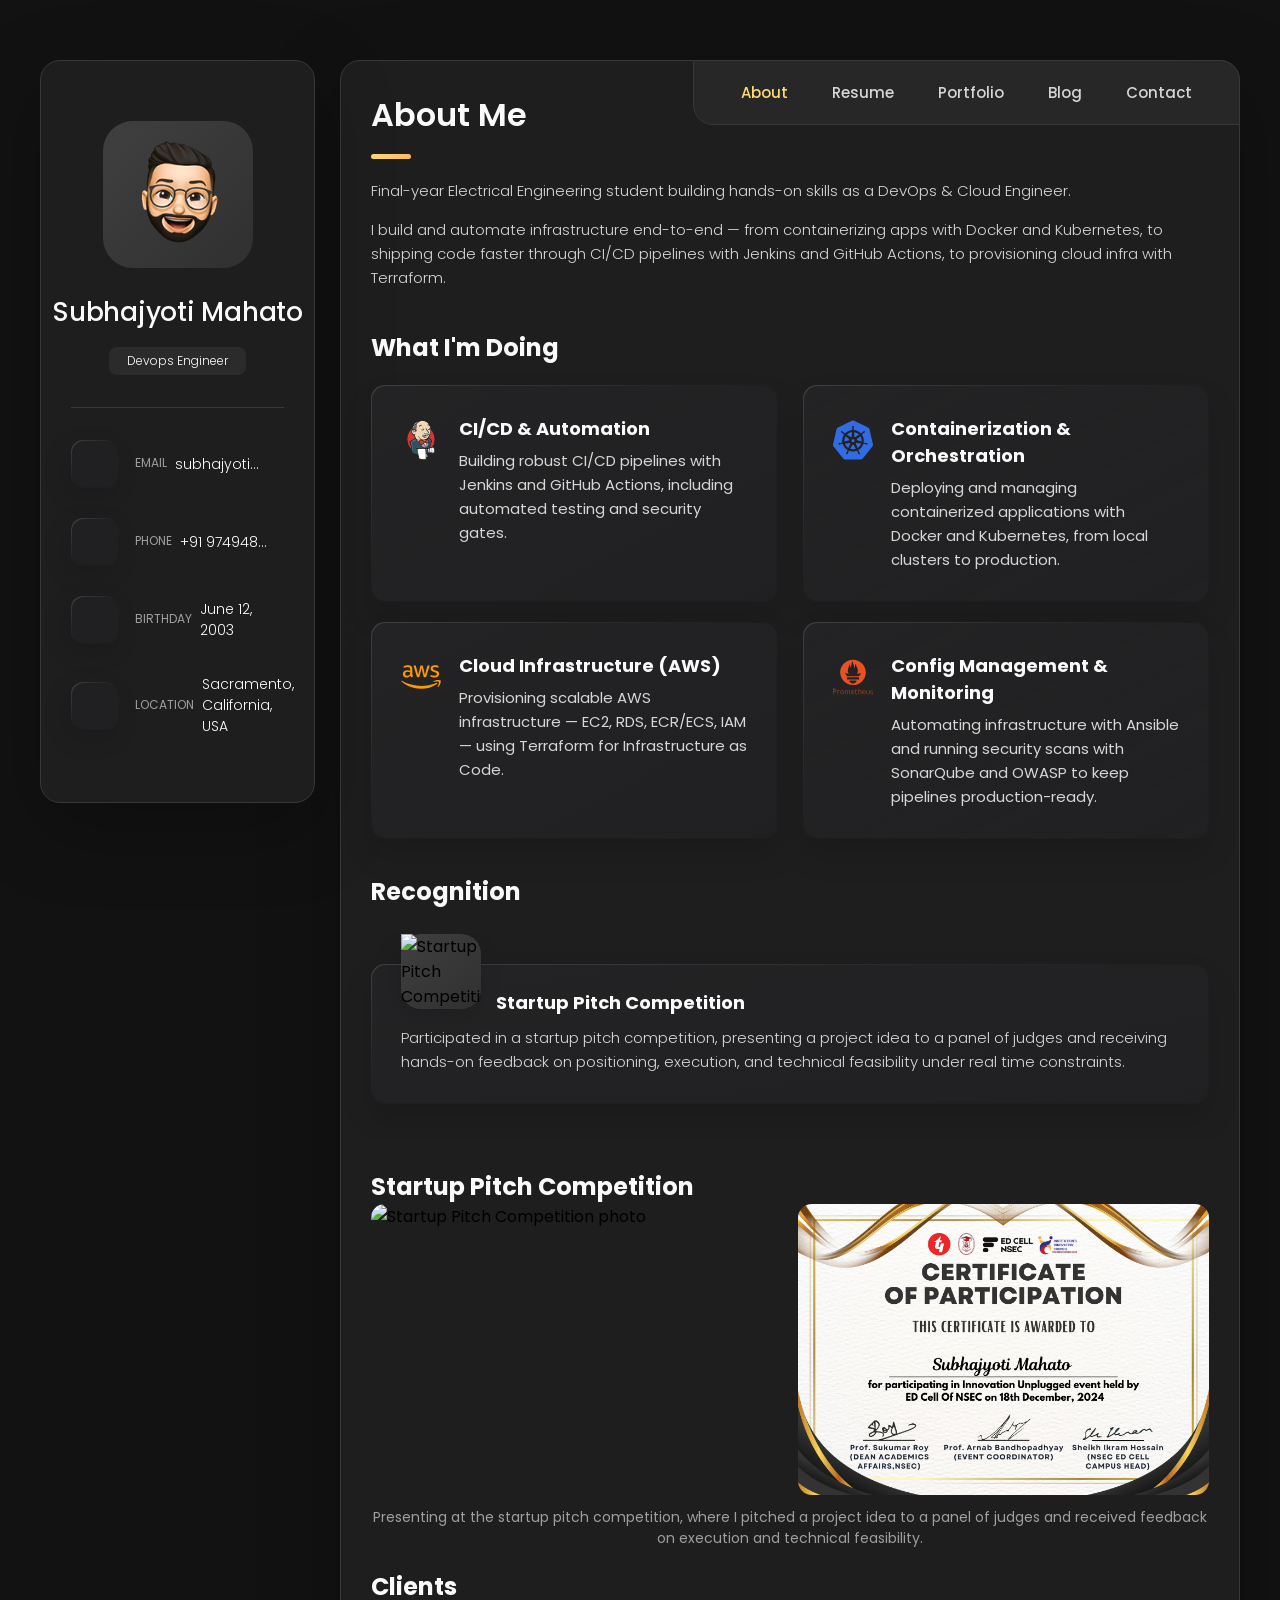
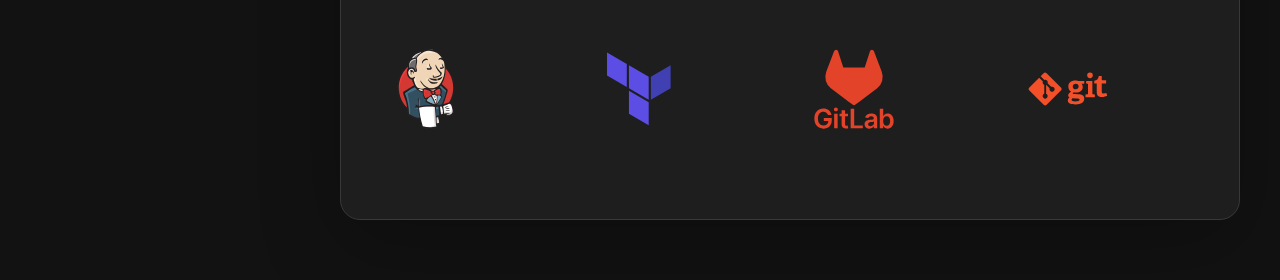
==== index.html @ 68e1dd15 "port" ====
<!DOCTYPE html>
<html lang="en">

<head>
  <meta charset="UTF-8">
  <meta http-equiv="X-UA-Compatible" content="IE=edge">
  <meta name="viewport" content="width=device-width, initial-scale=1.0">
  <title>Subhajyoti Mahato - Personal Portfolio</title>

  <!--
    - favicon
  -->
  <link rel="shortcut icon" href="./assets/images/logo.ico" type="image/x-icon">

  <!--
    - custom css link
  -->
  <link rel="stylesheet" href="./assets/css/style.css">

  <!--
    - google font link
  -->
  <link rel="preconnect" href="https://fonts.googleapis.com">
  <link rel="preconnect" href="https://fonts.gstatic.com" crossorigin>
  <link href="https://fonts.googleapis.com/css2?family=Poppins:wght@300;400;500;600&display=swap" rel="stylesheet">
</head>

<body>

  <!--
    - #MAIN
  -->

  <main>

    <!--
      - #SIDEBAR
    -->

    <aside class="sidebar" data-sidebar>

      <div class="sidebar-info">

        <figure class="avatar-box">
          <img src="./assets/images/my-avatar.png" alt="Subhajyoti Mahato" width="80">
        </figure>

        <div class="info-content">
          <h1 class="name" title="Subhajyoti Mahato">Subhajyoti Mahato</h1>

          <p class="title">Devops Engineer</p>
        </div>

        <button class="info_more-btn" data-sidebar-btn>
          <span>Show Contacts</span>

          <ion-icon name="chevron-down"></ion-icon>
        </button>

      </div>

      <div class="sidebar-info_more">

        <div class="separator"></div>

        <ul class="contacts-list">

        <li class="contact-item">

          <div class="icon-box">
            <ion-icon name="mail-outline"></ion-icon>
          </div>

          <div class="contact-info">
            <p class="contact-title">Email</p>

            <a href="mailto:subhajyotimahatoofficial@gmail.com" class="contact-link">subhajyotimahatoofficial@gmail.com</a>

            <button class="copy-btn" onclick="copyEmail(this)" aria-label="Copy email address">
              <ion-icon name="copy-outline"></ion-icon>
            </button>
          </div>

        </li>

          <li class="contact-item">

            <div class="icon-box">
              <ion-icon name="phone-portrait-outline"></ion-icon>
            </div>

            <div class="contact-info">
              <p class="contact-title">Phone</p>

              <a href="tel:+919749483352" class="contact-link">+91 9749483352</a>

              <button class="copy-btn" onclick="copyPhone(this)" aria-label="Copy phone number">
                <ion-icon name="copy-outline"></ion-icon>
              </button>
            </div>

          </li>

          <li class="contact-item">

            <div class="icon-box">
              <ion-icon name="calendar-outline"></ion-icon>
            </div>

            <div class="contact-info">
              <p class="contact-title">Birthday</p>

              <time datetime="2003-06-12">June 12, 2003</time>
            </div>

          </li>

          <li class="contact-item">

            <div class="icon-box">
              <ion-icon name="location-outline"></ion-icon>
            </div>

            <div class="contact-info">
              <p class="contact-title">Location</p>

              <address>Sacramento, California, USA</address>
            </div>

          </li>

        </ul>

        <div class="separator"></div>

        <ul class="social-list">

          <li class="social-item">
            <a href="#" class="social-link">
              <ion-icon name="logo-facebook"></ion-icon>
            </a>
          </li>

          <li class="social-item">
            <a href="#" class="social-link">
              <ion-icon name="logo-twitter"></ion-icon>
            </a>
          </li>

          <li class="social-item">
            <a href="#" class="social-link">
              <ion-icon name="logo-instagram"></ion-icon>
            </a>
          </li>

        </ul>

      </div>

    </aside>





    <!--
      - #main-content
    -->

    <div class="main-content">

      <!--
        - #NAVBAR
      -->

      <nav class="navbar">

        <ul class="navbar-list">

          <li class="navbar-item">
            <button class="navbar-link  active" data-nav-link>About</button>
          </li>

          <li class="navbar-item">
            <button class="navbar-link" data-nav-link>Resume</button>
          </li>

          <li class="navbar-item">
            <button class="navbar-link" data-nav-link>Portfolio</button>
          </li>

          <li class="navbar-item">
            <button class="navbar-link" data-nav-link>Blog</button>
          </li>

          <li class="navbar-item">
            <button class="navbar-link" data-nav-link>Contact</button>
          </li>

        </ul>

      </nav>





      <!--
        - #ABOUT
      -->

      <article class="about  active" data-page="about">

        <header>
          <h2 class="h2 article-title">About me</h2>
        </header>

        <section class="about-text">
          <p>
            Final-year Electrical Engineering student building hands-on skills as a DevOps & Cloud Engineer.
          </p>

          <p>
            I build and automate infrastructure end-to-end — from containerizing apps with Docker and Kubernetes, to 
            shipping code faster through CI/CD pipelines with
            Jenkins and GitHub Actions, to provisioning cloud infra with Terraform.
          </p>
        </section>


        <!--
          - service
        -->

<section class="service">

  <h3 class="h3 service-title">What i'm doing</h3>

  <ul class="service-list">

    <li class="service-item">

      <div class="service-icon-box">
        <img src="./assets/images/icon-cicd.svg" alt="CI/CD icon" width="40">
      </div>

      <div class="service-content-box">
        <h4 class="h4 service-item-title">CI/CD & Automation</h4>

        <p class="service-item-text">
          Building robust CI/CD pipelines with Jenkins and GitHub Actions, including automated testing and security gates.
        </p>
      </div>

    </li>

    <li class="service-item">

      <div class="service-icon-box">
        <img src="./assets/images/icon-docker.svg" alt="Docker and Kubernetes icon" width="40">
      </div>

      <div class="service-content-box">
        <h4 class="h4 service-item-title">Containerization & Orchestration</h4>

        <p class="service-item-text">
          Deploying and managing containerized applications with Docker and Kubernetes, from local clusters to production.
        </p>
      </div>

    </li>

    <li class="service-item">

      <div class="service-icon-box">
        <img src="./assets/images/icon-aws.svg" alt="AWS cloud icon" width="40">
      </div>

      <div class="service-content-box">
        <h4 class="h4 service-item-title">Cloud Infrastructure (AWS)</h4>

        <p class="service-item-text">
          Provisioning scalable AWS infrastructure — EC2, RDS, ECR/ECS, IAM — using Terraform for Infrastructure as Code.
        </p>
      </div>

    </li>

    <li class="service-item">

      <div class="service-icon-box">
        <img src="./assets/images/icon-ansible.svg" alt="Ansible automation icon" width="40">
      </div>

      <div class="service-content-box">
        <h4 class="h4 service-item-title">Config Management & Monitoring</h4>

        <p class="service-item-text">
          Automating infrastructure with Ansible and running security scans with SonarQube and OWASP to keep pipelines production-ready.
        </p>
      </div>

    </li>

  </ul>

</section>


        <!--
          - testimonials
        -->

<section class="testimonials">

  <h3 class="h3 testimonials-title">Recognition</h3>

  <ul class="testimonials-list has-scrollbar">

    <li class="testimonials-item">
      <div class="content-card" data-testimonials-item>

        <figure class="testimonials-avatar-box">
          <img src="./assets/images/pitch-cert.jpg" alt="Startup Pitch Competition" width="60" data-testimonials-avatar>
        </figure>

        <h4 class="h4 testimonials-item-title" data-testimonials-title>Startup Pitch Competition</h4>

        <div class="testimonials-text" data-testimonials-text>
          <p>
            Participated in a startup pitch competition, presenting a project idea to a panel of judges and receiving hands-on feedback on positioning, execution, and technical feasibility under real time constraints.
          </p>
        </div>

      </div>
    </li>

  </ul>

</section>


<!--
  - testimonials modal
-->

<div class="modal-container" data-modal-container>

  <div class="overlay" data-overlay></div>

  <section class="testimonials-modal">

    <button class="modal-close-btn" data-modal-close-btn>
      <ion-icon name="close-outline"></ion-icon>
    </button>

    <div class="modal-img-wrapper">
      <figure class="modal-avatar-box">
        <img src="./assets/images/certificate.jpg" alt="Startup Pitch Competition" width="80" data-modal-img>
      </figure>

      <img src="./assets/images/icon-quote.svg" alt="quote icon">
    </div>

    <div class="modal-content">

      <h4 class="h3 modal-title" data-modal-title>Startup Pitch Competition</h4>

      <time datetime="2026-08-15">2026</time>

      <div data-modal-text>
        <p>
          Participated in a startup pitch competition, presenting a project idea to a panel of judges and receiving hands-on feedback on positioning, execution, and technical feasibility under real time constraints.
        </p>
      </div>

    </div>

  </section>

</div>

<!--
          - poto section
        -->

<section class="pitch-photo">

  <h3 class="h3 pitch-photo-title">Startup Pitch Competition</h3>

  <div class="pitch-photo-grid">

    <figure class="pitch-photo-box">
      <img src="./assets/images/pitch-cert.jpg" alt="Startup Pitch Competition photo" loading="lazy">
    </figure>

    <figure class="pitch-photo-box">
      <img src="./assets/images/certificate.jpg" alt="Startup Pitch Competition certificate" loading="lazy">
    </figure>

  </div>

  <p class="pitch-photo-text">
    Presenting at the startup pitch competition, where I pitched a project idea to a panel of judges and received feedback on execution and technical feasibility.
  </p>

</section>


        <!--
          - clients
        -->

        <section class="clients">

          <h3 class="h3 clients-title">Clients</h3>

          <ul class="clients-list has-scrollbar">

            <li class="clients-item">
              <a href="#">
                <img src="./assets/images/icon-cicd.svg" alt="client logo">
              </a>
            </li>

            <li class="clients-item">
              <a href="#">
                <img src="./assets/images/terraform.svg" alt="client logo">
              </a>
            </li>

            <li class="clients-item">
              <a href="#">
                <img src="./assets/images/gitlab.svg" alt="client logo">
              </a>
            </li>

            <li class="clients-item">
              <a href="#">
                <img src="./assets/images/git.svg" alt="client logo">
              </a>
            </li>

            <li class="clients-item">
              <a href="#">
                <img src="./assets/images/docker.svg" alt="client logo">
              </a>
            </li>

            <li class="clients-item">
              <a href="#">
                <img src="./assets/images/ansible.svg" alt="client logo">
              </a>
            </li>

          </ul>

        </section>

      </article>





      <!--
        - #RESUME
      -->

      <article class="resume" data-page="resume">

        <header>
          <h2 class="h2 article-title">Resume</h2>
        </header>

        <section class="timeline">

          <div class="title-wrapper">
            <div class="icon-box">
              <ion-icon name="book-outline"></ion-icon>
            </div>

            <h3 class="h3">Education</h3>
          </div>

          <ol class="timeline-list">

            <li class="timeline-item">

              <h4 class="h4 timeline-item-title">Netaji Subhash Engineering College</h4>

              <span>2023 — 2027</span>

              <p class="timeline-text">
                Nemo enims ipsam voluptatem, blanditiis praesentium voluptum delenit atque corrupti, quos dolores et
                quas molestias
                exceptur.
              </p>

            </li>

            <li class="timeline-item">

              <h4 class="h4 timeline-item-title">New york academy of art</h4>

              <span>2006 — 2007</span>

              <p class="timeline-text">
                Ratione voluptatem sequi nesciunt, facere quisquams facere menda ossimus, omnis voluptas assumenda est
                omnis..
              </p>

            </li>

            <li class="timeline-item">

              <h4 class="h4 timeline-item-title">High school of art and design</h4>

              <span>2002 — 2004</span>

              <p class="timeline-text">
                Duis aute irure dolor in reprehenderit in voluptate, quila voluptas mag odit aut fugit, sed consequuntur
                magni dolores
                eos.
              </p>

            </li>

          </ol>

        </section>

        <section class="timeline">

          <div class="title-wrapper">
            <div class="icon-box">
              <ion-icon name="book-outline"></ion-icon>
            </div>

            <h3 class="h3">Experience</h3>
          </div>

          <ol class="timeline-list">

            <li class="timeline-item">

              <h4 class="h4 timeline-item-title">Creative director</h4>

              <span>2015 — Present</span>

              <p class="timeline-text">
                Nemo enim ipsam voluptatem blanditiis praesentium voluptum delenit atque corrupti, quos dolores et qvuas
                molestias
                exceptur.
              </p>

            </li>

            <li class="timeline-item">

              <h4 class="h4 timeline-item-title">Art director</h4>

              <span>2013 — 2015</span>

              <p class="timeline-text">
                Nemo enims ipsam voluptatem, blanditiis praesentium voluptum delenit atque corrupti, quos dolores et
                quas molestias
                exceptur.
              </p>

            </li>

            <li class="timeline-item">

              <h4 class="h4 timeline-item-title">Web designer</h4>

              <span>2010 — 2013</span>

              <p class="timeline-text">
                Nemo enims ipsam voluptatem, blanditiis praesentium voluptum delenit atque corrupti, quos dolores et
                quas molestias
                exceptur.
              </p>

            </li>

          </ol>

        </section>

        <section class="skill">

          <h3 class="h3 skills-title">My skills</h3>

          <ul class="skills-list content-card">

            <li class="skills-item">

              <div class="title-wrapper">
                <h5 class="h5">Web design</h5>
                <data value="80">80%</data>
              </div>

              <div class="skill-progress-bg">
                <div class="skill-progress-fill" style="width: 80%;"></div>
              </div>

            </li>

            <li class="skills-item">

              <div class="title-wrapper">
                <h5 class="h5">Graphic design</h5>
                <data value="70">70%</data>
              </div>

              <div class="skill-progress-bg">
                <div class="skill-progress-fill" style="width: 70%;"></div>
              </div>

            </li>

            <li class="skills-item">

              <div class="title-wrapper">
                <h5 class="h5">Branding</h5>
                <data value="90">90%</data>
              </div>

              <div class="skill-progress-bg">
                <div class="skill-progress-fill" style="width: 90%;"></div>
              </div>

            </li>

            <li class="skills-item">

              <div class="title-wrapper">
                <h5 class="h5">WordPress</h5>
                <data value="50">50%</data>
              </div>

              <div class="skill-progress-bg">
                <div class="skill-progress-fill" style="width: 50%;"></div>
              </div>

            </li>

          </ul>

        </section>

      </article>





      <!--
        - #PORTFOLIO
      -->

      <article class="portfolio" data-page="portfolio">

        <header>
          <h2 class="h2 article-title">Portfolio</h2>
        </header>

        <section class="projects">

          <ul class="filter-list">

            <li class="filter-item">
              <button class="active" data-filter-btn>All</button>
            </li>

            <li class="filter-item">
              <button data-filter-btn>Web design</button>
            </li>

            <li class="filter-item">
              <button data-filter-btn>Applications</button>
            </li>

            <li class="filter-item">
              <button data-filter-btn>Web development</button>
            </li>

          </ul>

          <div class="filter-select-box">

            <button class="filter-select" data-select>

              <div class="select-value" data-selecct-value>Select category</div>

              <div class="select-icon">
                <ion-icon name="chevron-down"></ion-icon>
              </div>

            </button>

            <ul class="select-list">

              <li class="select-item">
                <button data-select-item>All</button>
              </li>

              <li class="select-item">
                <button data-select-item>Web design</button>
              </li>

              <li class="select-item">
                <button data-select-item>Applications</button>
              </li>

              <li class="select-item">
                <button data-select-item>Web development</button>
              </li>

            </ul>

          </div>

          <ul class="project-list">

            <li class="project-item  active" data-filter-item data-category="web development">
              <a href="#">

                <figure class="project-img">
                  <div class="project-item-icon-box">
                    <ion-icon name="eye-outline"></ion-icon>
                  </div>

                  <img src="./assets/images/project-1.jpg" alt="finance" loading="lazy">
                </figure>

                <h3 class="project-title">Finance</h3>

                <p class="project-category">Web development</p>

              </a>
            </li>

            <li class="project-item  active" data-filter-item data-category="web development">
              <a href="#">

                <figure class="project-img">
                  <div class="project-item-icon-box">
                    <ion-icon name="eye-outline"></ion-icon>
                  </div>

                  <img src="./assets/images/project-2.png" alt="orizon" loading="lazy">
                </figure>

                <h3 class="project-title">Orizon</h3>

                <p class="project-category">Web development</p>

              </a>
            </li>

            <li class="project-item  active" data-filter-item data-category="web design">
              <a href="#">

                <figure class="project-img">
                  <div class="project-item-icon-box">
                    <ion-icon name="eye-outline"></ion-icon>
                  </div>

                  <img src="./assets/images/project-3.jpg" alt="fundo" loading="lazy">
                </figure>

                <h3 class="project-title">Fundo</h3>

                <p class="project-category">Web design</p>

              </a>
            </li>

            <li class="project-item  active" data-filter-item data-category="applications">
              <a href="#">

                <figure class="project-img">
                  <div class="project-item-icon-box">
                    <ion-icon name="eye-outline"></ion-icon>
                  </div>

                  <img src="./assets/images/project-4.png" alt="brawlhalla" loading="lazy">
                </figure>

                <h3 class="project-title">Brawlhalla</h3>

                <p class="project-category">Applications</p>

              </a>
            </li>

            <li class="project-item  active" data-filter-item data-category="web design">
              <a href="#">

                <figure class="project-img">
                  <div class="project-item-icon-box">
                    <ion-icon name="eye-outline"></ion-icon>
                  </div>

                  <img src="./assets/images/project-5.png" alt="dsm." loading="lazy">
                </figure>

                <h3 class="project-title">DSM.</h3>

                <p class="project-category">Web design</p>

              </a>
            </li>

            <li class="project-item  active" data-filter-item data-category="web design">
              <a href="#">

                <figure class="project-img">
                  <div class="project-item-icon-box">
                    <ion-icon name="eye-outline"></ion-icon>
                  </div>

                  <img src="./assets/images/project-6.png" alt="metaspark" loading="lazy">
                </figure>

                <h3 class="project-title">MetaSpark</h3>

                <p class="project-category">Web design</p>

              </a>
            </li>

            <li class="project-item  active" data-filter-item data-category="web development">
              <a href="#">

                <figure class="project-img">
                  <div class="project-item-icon-box">
                    <ion-icon name="eye-outline"></ion-icon>
                  </div>

                  <img src="./assets/images/project-7.png" alt="summary" loading="lazy">
                </figure>

                <h3 class="project-title">Summary</h3>

                <p class="project-category">Web development</p>

              </a>
            </li>

            <li class="project-item  active" data-filter-item data-category="applications">
              <a href="#">

                <figure class="project-img">
                  <div class="project-item-icon-box">
                    <ion-icon name="eye-outline"></ion-icon>
                  </div>

                  <img src="./assets/images/project-8.jpg" alt="task manager" loading="lazy">
                </figure>

                <h3 class="project-title">Task Manager</h3>

                <p class="project-category">Applications</p>

              </a>
            </li>

            <li class="project-item  active" data-filter-item data-category="web development">
              <a href="#">

                <figure class="project-img">
                  <div class="project-item-icon-box">
                    <ion-icon name="eye-outline"></ion-icon>
                  </div>

                  <img src="./assets/images/project-9.png" alt="arrival" loading="lazy">
                </figure>

                <h3 class="project-title">Arrival</h3>

                <p class="project-category">Web development</p>

              </a>
            </li>

          </ul>

        </section>

      </article>





      <!--
        - #BLOG
      -->

      <article class="blog" data-page="blog">

        <header>
          <h2 class="h2 article-title">Blog</h2>
        </header>

        <section class="blog-posts">

          <ul class="blog-posts-list">

            <li class="blog-post-item">
              <a href="#">

                <figure class="blog-banner-box">
                  <img src="./assets/images/blog-1.jpg" alt="Design conferences in 2022" loading="lazy">
                </figure>

                <div class="blog-content">

                  <div class="blog-meta">
                    <p class="blog-category">Design</p>

                    <span class="dot"></span>

                    <time datetime="2022-02-23">Fab 23, 2022</time>
                  </div>

                  <h3 class="h3 blog-item-title">Design conferences in 2022</h3>

                  <p class="blog-text">
                    Veritatis et quasi architecto beatae vitae dicta sunt, explicabo.
                  </p>

                </div>

              </a>
            </li>

            <li class="blog-post-item">
              <a href="#">

                <figure class="blog-banner-box">
                  <img src="./assets/images/blog-2.jpg" alt="Best fonts every designer" loading="lazy">
                </figure>

                <div class="blog-content">

                  <div class="blog-meta">
                    <p class="blog-category">Design</p>

                    <span class="dot"></span>

                    <time datetime="2022-02-23">Fab 23, 2022</time>
                  </div>

                  <h3 class="h3 blog-item-title">Best fonts every designer</h3>

                  <p class="blog-text">
                    Sed ut perspiciatis, nam libero tempore, cum soluta nobis est eligendi.
                  </p>

                </div>

              </a>
            </li>

            <li class="blog-post-item">
              <a href="#">

                <figure class="blog-banner-box">
                  <img src="./assets/images/blog-3.jpg" alt="Design digest #80" loading="lazy">
                </figure>

                <div class="blog-content">

                  <div class="blog-meta">
                    <p class="blog-category">Design</p>

                    <span class="dot"></span>

                    <time datetime="2022-02-23">Fab 23, 2022</time>
                  </div>

                  <h3 class="h3 blog-item-title">Design digest #80</h3>

                  <p class="blog-text">
                    Excepteur sint occaecat cupidatat no proident, quis nostrum exercitationem ullam corporis suscipit.
                  </p>

                </div>

              </a>
            </li>

            <li class="blog-post-item">
              <a href="#">

                <figure class="blog-banner-box">
                  <img src="./assets/images/blog-4.jpg" alt="UI interactions of the week" loading="lazy">
                </figure>

                <div class="blog-content">

                  <div class="blog-meta">
                    <p class="blog-category">Design</p>

                    <span class="dot"></span>

                    <time datetime="2022-02-23">Fab 23, 2022</time>
                  </div>

                  <h3 class="h3 blog-item-title">UI interactions of the week</h3>

                  <p class="blog-text">
                    Enim ad minim veniam, consectetur adipiscing elit, quis nostrud exercitation ullamco laboris nisi.
                  </p>

                </div>

              </a>
            </li>

            <li class="blog-post-item">
              <a href="#">

                <figure class="blog-banner-box">
                  <img src="./assets/images/blog-5.jpg" alt="The forgotten art of spacing" loading="lazy">
                </figure>

                <div class="blog-content">

                  <div class="blog-meta">
                    <p class="blog-category">Design</p>

                    <span class="dot"></span>

                    <time datetime="2022-02-23">Fab 23, 2022</time>
                  </div>

                  <h3 class="h3 blog-item-title">The forgotten art of spacing</h3>

                  <p class="blog-text">
                    Maxime placeat, sed do eiusmod tempor incididunt ut labore et dolore magna aliqua.
                  </p>

                </div>

              </a>
            </li>

            <li class="blog-post-item">
              <a href="#">

                <figure class="blog-banner-box">
                  <img src="./assets/images/blog-6.jpg" alt="Design digest #79" loading="lazy">
                </figure>

                <div class="blog-content">

                  <div class="blog-meta">
                    <p class="blog-category">Design</p>

                    <span class="dot"></span>

                    <time datetime="2022-02-23">Fab 23, 2022</time>
                  </div>

                  <h3 class="h3 blog-item-title">Design digest #79</h3>

                  <p class="blog-text">
                    Optio cumque nihil impedit uo minus quod maxime placeat, velit esse cillum.
                  </p>

                </div>

              </a>
            </li>

          </ul>

        </section>

      </article>





      <!--
        - #CONTACT
      -->

      <article class="contact" data-page="contact">

        <header>
          <h2 class="h2 article-title">Contact</h2>
        </header>

        <section class="mapbox" data-mapbox>
          <figure>
            <iframe
              src="https://www.google.com/maps/embed?pb=!1m18!1m12!1m3!1d199666.5651251294!2d-121.58334177520186!3d38.56165006739519!2m3!1f0!2f0!3f0!3m2!1i1024!2i768!4f13.1!3m3!1m2!1s0x809ac672b28397f9%3A0x921f6aaa74197fdb!2sSacramento%2C%20CA%2C%20USA!5e0!3m2!1sen!2sbd!4v1647608789441!5m2!1sen!2sbd"
              width="400" height="300" loading="lazy"></iframe>
          </figure>
        </section>

        <section class="contact-form">

          <h3 class="h3 form-title">Contact Form</h3>

          <form action="#" class="form" data-form>

            <div class="input-wrapper">
              <input type="text" name="fullname" class="form-input" placeholder="Full name" required data-form-input>

              <input type="email" name="email" class="form-input" placeholder="Email address" required data-form-input>
            </div>

            <textarea name="message" class="form-input" placeholder="Your Message" required data-form-input></textarea>

            <button class="form-btn" type="submit" disabled data-form-btn>
              <ion-icon name="paper-plane"></ion-icon>
              <span>Send Message</span>
            </button>

          </form>

        </section>

      </article>

    </div>

  </main>






  <!--
    - custom js link
  -->
  <script src="./assets/js/script.js"></script>

  <!--
    - ionicon link
  -->
  <script type="module" src="https://unpkg.com/ionicons@5.5.2/dist/ionicons/ionicons.esm.js"></script>
  <script nomodule src="https://unpkg.com/ionicons@5.5.2/dist/ionicons/ionicons.js"></script>

</body>

</html>
---- assets/css/style.css ----
/*-----------------------------------*\
  #style.css
\*-----------------------------------*/


/**
 * copyright 2022 @codewithsadee
 */





/*-----------------------------------*\
  #CUSTOM PROPERTY
\*-----------------------------------*/

:root {

  /**
   * colors
   */

  /* gradient */

  --bg-gradient-onyx: linear-gradient(
    to bottom right, 
    hsl(240, 1%, 25%) 3%, 
    hsl(0, 0%, 19%) 97%
  );
  --bg-gradient-jet: linear-gradient(
    to bottom right, 
    hsla(240, 1%, 18%, 0.251) 0%, 
    hsla(240, 2%, 11%, 0) 100%
  ), hsl(240, 2%, 13%);
  --bg-gradient-yellow-1: linear-gradient(
    to bottom right, 
    hsl(45, 100%, 71%) 0%, 
    hsla(36, 100%, 69%, 0) 50%
  );
  --bg-gradient-yellow-2: linear-gradient(
    135deg, 
    hsla(45, 100%, 71%, 0.251) 0%, 
    hsla(35, 100%, 68%, 0) 59.86%
  ), hsl(240, 2%, 13%);
  --border-gradient-onyx: linear-gradient(
    to bottom right, 
    hsl(0, 0%, 25%) 0%, 
    hsla(0, 0%, 25%, 0) 50%
  );
  --text-gradient-yellow: linear-gradient(
    to right, 
    hsl(45, 100%, 72%), 
    hsl(35, 100%, 68%)
  );

  /* solid */

  --jet: hsl(0, 0%, 22%);
  --onyx: hsl(240, 1%, 17%);
  --eerie-black-1: hsl(240, 2%, 13%);
  --eerie-black-2: hsl(240, 2%, 12%);
  --smoky-black: hsl(0, 0%, 7%);
  --white-1: hsl(0, 0%, 100%);
  --white-2: hsl(0, 0%, 98%);
  --orange-yellow-crayola: hsl(45, 100%, 72%);
  --vegas-gold: hsl(45, 54%, 58%);
  --light-gray: hsl(0, 0%, 84%);
  --light-gray-70: hsla(0, 0%, 84%, 0.7);
  --bittersweet-shimmer: hsl(0, 43%, 51%);

  /**
   * typography
   */

  /* font-family */
  --ff-poppins: 'Poppins', sans-serif;

  /* font-size */
  --fs-1: 24px;
  --fs-2: 18px;
  --fs-3: 17px;
  --fs-4: 16px;
  --fs-5: 15px;
  --fs-6: 14px;
  --fs-7: 13px;
  --fs-8: 11px;

  /* font-weight */
  --fw-300: 300;
  --fw-400: 400;
  --fw-500: 500;
  --fw-600: 600;

  /**
   * shadow
   */
  
  --shadow-1: -4px 8px 24px hsla(0, 0%, 0%, 0.25);
  --shadow-2: 0 16px 30px hsla(0, 0%, 0%, 0.25);
  --shadow-3: 0 16px 40px hsla(0, 0%, 0%, 0.25);
  --shadow-4: 0 25px 50px hsla(0, 0%, 0%, 0.15);
  --shadow-5: 0 24px 80px hsla(0, 0%, 0%, 0.25);

  /**
   * transition
   */

  --transition-1: 0.25s ease;
  --transition-2: 0.5s ease-in-out;

}





/*-----------------------------------*\
  #RESET
\*-----------------------------------*/

*, *::before, *::after {
  margin: 0;
  padding: 0;
  box-sizing: border-box;
}

a { text-decoration: none; }

li { list-style: none; }

img, ion-icon, a, button, time, span { display: block; }

button {
  font: inherit;
  background: none;
  border: none;
  text-align: left;
  cursor: pointer;
}

input, textarea {
  display: block;
  width: 100%;
  background: none;
  font: inherit;
}

::selection {
  background: var(--orange-yellow-crayola);
  color: var(--smoky-black);
}

:focus { outline-color: var(--orange-yellow-crayola); }

html { font-family: var(--ff-poppins); }

body { background: var(--smoky-black); }





/*-----------------------------------*\
  #REUSED STYLE
\*-----------------------------------*/

.sidebar,
article {
  background: var(--eerie-black-2);
  border: 1px solid var(--jet);
  border-radius: 20px;
  padding: 15px;
  box-shadow: var(--shadow-1);
  z-index: 1;
}

.separator {
  width: 100%;
  height: 1px;
  background: var(--jet);
  margin: 16px 0;
}

.icon-box {
  position: relative;
  background: var(--border-gradient-onyx);
  width: 30px;
  height: 30px;
  border-radius: 8px;
  display: flex;
  justify-content: center;
  align-items: center;
  font-size: 16px;
  color: var(--orange-yellow-crayola);
  box-shadow: var(--shadow-1);
  z-index: 1;
}

.icon-box::before {
  content: "";
  position: absolute;
  inset: 1px;
  background: var(--eerie-black-1);
  border-radius: inherit;
  z-index: -1;
}

.icon-box ion-icon { --ionicon-stroke-width: 35px; }

article { display: none; }

article.active {
  display: block;
  animation: fade 0.5s ease backwards;
}

@keyframes fade {
  0% { opacity: 0; }
  100% { opacity: 1; }
}

.h2,
.h3,
.h4,
.h5 {
  color: var(--white-2);
  text-transform: capitalize;
}

.h2 { font-size: var(--fs-1); }

.h3 { font-size: var(--fs-2); }

.h4 { font-size: var(--fs-4); }

.h5 {
  font-size: var(--fs-7);
  font-weight: var(--fw-500);
}

.article-title {
  position: relative;
  padding-bottom: 7px;
}

.article-title::after {
  content: "";
  position: absolute;
  bottom: 0;
  left: 0;
  width: 30px;
  height: 3px;
  background: var(--text-gradient-yellow);
  border-radius: 3px;
}

.has-scrollbar::-webkit-scrollbar {
  width: 5px; /* for vertical scrollbar */
  height: 5px; /* for horizontal scrollbar */
}

.has-scrollbar::-webkit-scrollbar-track {
  background: var(--onyx);
  border-radius: 5px;
}

.has-scrollbar::-webkit-scrollbar-thumb {
  background: var(--orange-yellow-crayola);
  border-radius: 5px;
}

.has-scrollbar::-webkit-scrollbar-button { width: 20px; }

.content-card {
  position: relative;
  background: var(--border-gradient-onyx);
  padding: 15px;
  padding-top: 45px;
  border-radius: 14px;
  box-shadow: var(--shadow-2);
  cursor: pointer;
  z-index: 1;
}

.content-card::before {
  content: "";
  position: absolute;
  inset: 1px;
  background: var(--bg-gradient-jet);
  border-radius: inherit;
  z-index: -1;
}





/*-----------------------------------*\
  #MAIN
\*-----------------------------------*/

main {
  margin: 15px 12px;
  margin-bottom: 75px;
  min-width: 259px;
}





/*-----------------------------------*\
  #SIDEBAR
\*-----------------------------------*/

.sidebar {
  margin-bottom: 15px;
  max-height: 112px;
  overflow: hidden;
  transition: var(--transition-2);
}

.sidebar.active { max-height: 405px; }

.sidebar-info {
  position: relative;
  display: flex;
  justify-content: flex-start;
  align-items: center;
  gap: 15px;
}

.avatar-box {
  background: var(--bg-gradient-onyx);
  border-radius: 20px;
}

.info-content .name {
  color: var(--white-2);
  font-size: var(--fs-3);
  font-weight: var(--fw-500);
  letter-spacing: -0.25px;
  margin-bottom: 10px;
}

.info-content .title {
  color: var(--white-1);
  background: var(--onyx);
  font-size: var(--fs-8);
  font-weight: var(--fw-300);
  width: max-content;
  padding: 3px 12px;
  border-radius: 8px;
}

.info_more-btn {
  position: absolute;
  top: -15px;
  right: -15px;
  border-radius: 0 15px;
  font-size: 13px;
  color: var(--orange-yellow-crayola);
  background: var(--border-gradient-onyx);
  padding: 10px;
  box-shadow: var(--shadow-2);
  transition: var(--transition-1);
  z-index: 1;
}

.info_more-btn::before {
  content: "";
  position: absolute;
  inset: 1px;
  border-radius: inherit;
  background: var(--bg-gradient-jet);
  transition: var(--transition-1);
  z-index: -1;
}

.info_more-btn:hover,
.info_more-btn:focus { background: var(--bg-gradient-yellow-1); }

.info_more-btn:hover::before,
.info_more-btn:focus::before { background: var(--bg-gradient-yellow-2); }

.info_more-btn span { display: none; }

.sidebar-info_more {
  opacity: 0;
  visibility: hidden;
  transition: var(--transition-2);
}

.sidebar.active .sidebar-info_more {
  opacity: 1;
  visibility: visible;
}

.contacts-list {
  display: grid;
  grid-template-columns: 1fr;
  gap: 16px;
}

.contact-item {
  min-width: 100%;
  display: flex;
  align-items: center;
  gap: 16px;
}

.contact-info {
  max-width: calc(100% - 46px);
  width: calc(100% - 46px);
}

.contact-title {
  color: var(--light-gray-70);
  font-size: var(--fs-8);
  text-transform: uppercase;
  margin-bottom: 2px;
}

.contact-info :is(.contact-link, time, address) {
  color: var(--white-2);
  font-size: var(--fs-7);
}

.contact-info address { font-style: normal; }

.social-list {
  display: flex;
  justify-content: flex-start;
  align-items: center;
  gap: 15px;
  padding-bottom: 4px;
  padding-left: 7px;
}

.social-item .social-link {
  color: var(--light-gray-70);
  font-size: 18px;
}


.social-item .social-link:hover { color: var(--light-gray); }





/*-----------------------------------*\
  #NAVBAR
\*-----------------------------------*/

.navbar {
  position: fixed;
  bottom: 0;
  left: 0;
  width: 100%;
  background: hsla(240, 1%, 17%, 0.75);
  backdrop-filter: blur(10px);
  border: 1px solid var(--jet);
  border-radius: 12px 12px 0 0;
  box-shadow: var(--shadow-2);
  z-index: 5;
}

.navbar-list {
  display: flex;
  flex-wrap: wrap;
  justify-content: center;
  align-items: center;
  padding: 0 10px;
}

.navbar-link {
  color: var(--light-gray);
  font-size: var(--fs-8);
  padding: 20px 7px;
  transition: color var(--transition-1);
}

.navbar-link:hover,
.navbar-link:focus { color: var(--light-gray-70); }

.navbar-link.active { color: var(--orange-yellow-crayola); }





/*-----------------------------------*\
  #ABOUT
\*-----------------------------------*/

.about .article-title { margin-bottom: 15px; }

.about-text {
  color: var(--light-gray);
  font-size: var(--fs-6);
  font-weight: var(--fw-300);
  line-height: 1.6;
}

.about-text p { margin-bottom: 15px; }



/**
 * #service 
 */

.service { margin-bottom: 35px; }

.service-title { margin-bottom: 20px; }

.service-list {
  display: grid;
  grid-template-columns: 1fr;
  gap: 20px;
}

.service-item {
  position: relative;
  background: var(--border-gradient-onyx);
  padding: 20px;
  border-radius: 14px;
  box-shadow: var(--shadow-2);
  z-index: 1;
}

.service-item::before {
  content: "";
  position: absolute;
  inset: 1px;
  background: var(--bg-gradient-jet);
  border-radius: inherit;
  z-index: -1;
}

.service-icon-box { margin-bottom: 10px; }

.service-icon-box img { margin: auto; }

.service-content-box { text-align: center; }

.service-item-title { margin-bottom: 7px; }

.service-item-text {
  color: var(--light-gray);
  font-size: var(--fs-6);
  font-weight: var(--fw-3);
  line-height: 1.6;
}


/**
 * #testimonials 
 */

.testimonials { margin-bottom: 30px; }

.testimonials-title { margin-bottom: 20px; }

.testimonials-list {
  display: flex;
  justify-content: flex-start;
  align-items: flex-start;
  gap: 15px;
  margin: 0 -15px;
  padding: 25px 15px;
  padding-bottom: 35px;
  overflow-x: auto;
  scroll-behavior: smooth;
  overscroll-behavior-inline: contain;
  scroll-snap-type: inline mandatory;
}

.testimonials-item {
  min-width: 100%;
  scroll-snap-align: center;
}

.testimonials-avatar-box {
  position: absolute;
  top: 0;
  left: 0;
  transform: translate(15px, -25px);
  background: var(--bg-gradient-onyx);
  border-radius: 14px;
  box-shadow: var(--shadow-1);
}

.testimonials-item-title { margin-bottom: 7px; }

.testimonials-text {
  color: var(--light-gray);
  font-size: var(--fs-6);
  font-weight: var(--fw-300);
  line-height: 1.6;
  display: -webkit-box;
  line-clamp: 4;
  -webkit-line-clamp: 4;
  -webkit-box-orient: vertical;
  overflow: hidden;
}


/**
 * #testimonials-modal
 */

.modal-container {
  position: fixed;
  top: 0;
  left: 0;
  width: 100%;
  height: 100%;
  display: flex;
  justify-content: center;
  align-items: center;
  overflow-y: auto;
  overscroll-behavior: contain;
  z-index: 20;
  pointer-events: none;
  visibility: hidden;
}

.modal-container::-webkit-scrollbar { display: none; }

.modal-container.active {
  pointer-events: all;
  visibility: visible;
}

.overlay {
  position: fixed;
  top: 0;
  left: 0;
  width: 100%;
  height: 100vh;
  background: hsl(0, 0%, 5%);
  opacity: 0;
  visibility: hidden;
  pointer-events: none;
  z-index: 1;
  transition: var(--transition-1);
}

.overlay.active {
  opacity: 0.8;
  visibility: visible;
  pointer-events: all;
}

.testimonials-modal {
  background: var(--eerie-black-2);
  position: relative;
  padding: 15px;
  margin: 15px 12px;
  border: 1px solid var(--jet);
  border-radius: 14px;
  box-shadow: var(--shadow-5);
  transform: scale(1.2);
  opacity: 0;
  transition: var(--transition-1);
  z-index: 2;
}

.modal-container.active .testimonials-modal {
  transform: scale(1);
  opacity: 1;
}

.modal-close-btn {
  position: absolute;
  top: 15px;
  right: 15px;
  background: var(--onyx);
  border-radius: 8px;
  width: 32px;
  height: 32px;
  display: flex;
  justify-content: center;
  align-items: center;
  color: var(--white-2);
  font-size: 18px;
  opacity: 0.7;
}

.modal-close-btn:hover,
.modal-close-btn:focus { opacity: 1; }

.modal-close-btn ion-icon { --ionicon-stroke-width: 50px; }

.modal-avatar-box {
  background: var(--bg-gradient-onyx);
  width: max-content;
  border-radius: 14px;
  margin-bottom: 15px;
  box-shadow: var(--shadow-2);
}

.modal-img-wrapper > img { display: none; }

.modal-title { margin-bottom: 4px; }

.modal-content time {
  font-size: var(--fs-6);
  color: var(--light-gray-70);
  font-weight: var(--fw-300);
  margin-bottom: 10px;
}

.modal-content p {
  color: var(--light-gray);
  font-size: var(--fs-6);
  font-weight: var(--fw-300);
  line-height: 1.6;
}


/**
 * #clients 
 */

.clients { margin-bottom: 15px; }

.clients-list {
  display: flex;
  justify-content: flex-start;
  align-items: flex-start;
  gap: 15px;
  margin: 0 -15px;
  padding: 25px;
  padding-bottom: 25px;
  overflow-x: auto;
  scroll-behavior: smooth;
  overscroll-behavior-inline: contain;
  scroll-snap-type: inline mandatory;
  scroll-padding-inline: 25px;
}

.clients-item {
  min-width: 50%;
  scroll-snap-align: start;
}

.clients-item img {
  width: 100%;
  /*filter: grayscale(1);*/
  transition: var(--transition-1);
}

.clients-item img:hover { /*filter: grayscale(0);*/ }





/*-----------------------------------*\
  #RESUME
\*-----------------------------------*/

.article-title { margin-bottom: 30px; }


/**
 * education and experience 
 */

.timeline { margin-bottom: 30px; }

.timeline .title-wrapper {
  display: flex;
  align-items: center;
  gap: 15px;
  margin-bottom: 25px;
}

.timeline-list {
  font-size: var(--fs-6);
  margin-left: 45px;
}

.timeline-item { position: relative; }

.timeline-item:not(:last-child) { margin-bottom: 20px; }

.timeline-item-title {
  font-size: var(--fs-6);
  line-height: 1.3;
  margin-bottom: 7px;
}

.timeline-list span {
  color: var(--vegas-gold);
  font-weight: var(--fw-400);
  line-height: 1.6;
}

.timeline-item:not(:last-child)::before {
  content: "";
  position: absolute;
  top: -25px;
  left: -30px;
  width: 1px;
  height: calc(100% + 50px);
  background: var(--jet);
}

.timeline-item::after {
  content: "";
  position: absolute;
  top: 5px;
  left: -33px;
  height: 6px;
  width: 6px;
  background: var(--text-gradient-yellow);
  border-radius: 50%;
  box-shadow: 0 0 0 4px var(--jet);
}

.timeline-text {
  color: var(--light-gray);
  font-weight: var(--fw-300);
  line-height: 1.6;
}


/**
 * skills 
 */

.skills-title { margin-bottom: 20px; }

.skills-list { padding: 20px; }


.skills-item:not(:last-child) { margin-bottom: 15px; }

.skill .title-wrapper {
  display: flex;
  align-items: center;
  gap: 5px;
  margin-bottom: 8px;
}

.skill .title-wrapper data {
  color: var(--light-gray);
  font-size: var(--fs-7);
  font-weight: var(--fw-300);
}

.skill-progress-bg {
  background: var(--jet);
  width: 100%;
  height: 8px;
  border-radius: 10px;
}

.skill-progress-fill {
  background: var(--text-gradient-yellow);
  height: 100%;
  border-radius: inherit;
}





/*-----------------------------------*\
  #PORTFOLIO
\*-----------------------------------*/

.filter-list { display: none; }

.filter-select-box {
  position: relative;
  margin-bottom: 25px;
}

.filter-select {
  background: var(--eerie-black-2);
  color: var(--light-gray);
  display: flex;
  justify-content: space-between;
  align-items: center;
  width: 100%;
  padding: 12px 16px;
  border: 1px solid var(--jet);
  border-radius: 14px;
  font-size: var(--fs-6);
  font-weight: var(--fw-300);
}

.filter-select.active .select-icon { transform: rotate(0.5turn); }

.select-list {
  background: var(--eerie-black-2);
  position: absolute;
  top: calc(100% + 6px);
  width: 100%;
  padding: 6px;
  border: 1px solid var(--jet);
  border-radius: 14px;
  z-index: 2;
  opacity: 0;
  visibility: hidden;
  pointer-events: none;
  transition: 0.15s ease-in-out;
}

.filter-select.active + .select-list {
  opacity: 1;
  visibility: visible;
  pointer-events: all;
}

.select-item button {
  background: var(--eerie-black-2);
  color: var(--light-gray);
  font-size: var(--fs-6);
  font-weight: var(--fw-300);
  text-transform: capitalize;
  width: 100%;
  padding: 8px 10px;
  border-radius: 8px;
}

.select-item button:hover { --eerie-black-2: hsl(240, 2%, 20%); }

.project-list {
  display: grid;
  grid-template-columns: 1fr;
  gap: 30px;
  margin-bottom: 10px;
}

.project-item { display: none; }

.project-item.active {
  display: block;
  animation: scaleUp 0.25s ease forwards;
}

@keyframes scaleUp {
  0% { transform: scale(0.5); }
  100% { transform: scale(1); }
}

.project-item > a { width: 100%; }

.project-img {
  position: relative;
  width: 100%;
  height: 200px;
  border-radius: 16px;
  overflow: hidden;
  margin-bottom: 15px;
}

.project-img::before {
  content: "";
  position: absolute;
  top: 0;
  left: 0;
  width: 100%;
  height: 100%;
  background: transparent;
  z-index: 1;
  transition: var(--transition-1);
}

.project-item > a:hover .project-img::before { background: hsla(0, 0%, 0%, 0.5); }

.project-item-icon-box {
  --scale: 0.8;

  background: var(--jet);
  color: var(--orange-yellow-crayola);
  position: absolute;
  top: 50%;
  left: 50%;
  transform: translate(-50%, -50%) scale(var(--scale));
  font-size: 20px;
  padding: 18px;
  border-radius: 12px;
  opacity: 0;
  z-index: 1;
  transition: var(--transition-1);
}

.project-item > a:hover .project-item-icon-box {
  --scale: 1;
  opacity: 1;
}

.project-item-icon-box ion-icon { --ionicon-stroke-width: 50px; }

.project-img img {
  width: 100%;
  height: 100%;
  object-fit: cover;
  transition: var(--transition-1);
}

.project-item > a:hover img { transform: scale(1.1); }

.project-title,
.project-category { margin-left: 10px; }

.project-title {
  color: var(--white-2);
  font-size: var(--fs-5);
  font-weight: var(--fw-400);
  text-transform: capitalize;
  line-height: 1.3;
}

.project-category {
  color: var(--light-gray-70);
  font-size: var(--fs-6);
  font-weight: var(--fw-300);
}





/*-----------------------------------*\
  #BLOG
\*-----------------------------------*/

.blog-posts { margin-bottom: 10px; }

.blog-posts-list {
  display: grid;
  grid-template-columns: 1fr;
  gap: 20px;
}

.blog-post-item > a {
  position: relative;
  background: var(--border-gradient-onyx);
  height: 100%;
  box-shadow: var(--shadow-4);
  border-radius: 16px;
  z-index: 1;
}

.blog-post-item > a::before {
  content: "";
  position: absolute;
  inset: 1px;
  border-radius: inherit;
  background: var(--eerie-black-1);
  z-index: -1;
}

.blog-banner-box {
  width: 100%;
  height: 200px;
  border-radius: 12px;
  overflow: hidden;
}

.blog-banner-box img {
  width: 100%;
  height: 100%;
  object-fit: cover;
  transition: var(--transition-1);
}

.blog-post-item > a:hover .blog-banner-box img { transform: scale(1.1); }

.blog-content { padding: 15px; }

.blog-meta {
  display: flex;
  justify-content: flex-start;
  align-items: center;
  gap: 7px;
  margin-bottom: 10px;
}

.blog-meta :is(.blog-category, time) {
  color: var(--light-gray-70);
  font-size: var(--fs-6);
  font-weight: var(--fw-300);
}

.blog-meta .dot {
  background: var(--light-gray-70);
  width: 4px;
  height: 4px;
  border-radius: 4px;
}

.blog-item-title {
  margin-bottom: 10px;
  line-height: 1.3;
  transition: var(--transition-1);
}

.blog-post-item > a:hover .blog-item-title { color: var(--orange-yellow-crayola); }

.blog-text {
  color: var(--light-gray);
  font-size: var(--fs-6);
  font-weight: var(--fw-300);
  line-height: 1.6;
}





/*-----------------------------------*\
  #CONTACT
\*-----------------------------------*/

.mapbox {
  position: relative;
  height: 250px;
  width: 100%;
  border-radius: 16px;
  margin-bottom: 30px;
  border: 1px solid var(--jet);
  overflow: hidden;
}

.mapbox figure { height: 100%; }

.mapbox iframe {
  width: 100%;
  height: 100%;
  border: none;
  /*filter: grayscale(1) invert(1);*/
}

.contact-form { margin-bottom: 10px; }

.form-title { margin-bottom: 20px; }

.input-wrapper {
  display: grid;
  grid-template-columns: 1fr;
  gap: 25px;
  margin-bottom: 25px;
}

.form-input {
  color: var(--white-2);
  font-size: var(--fs-6);
  font-weight: var(--fw-400);
  padding: 13px 20px;
  border: 1px solid var(--jet);
  border-radius: 14px;
  outline: none;
}

.form-input::placeholder { font-weight: var(--fw-500); }

.form-input:focus { border-color: var(--orange-yellow-crayola); }

textarea.form-input {
  min-height: 100px;
  height: 120px;
  max-height: 200px;
  resize: vertical;
  margin-bottom: 25px;
}

textarea.form-input::-webkit-resizer { display: none; }

.form-input:focus:invalid { border-color: var(--bittersweet-shimmer); }

.form-btn {
  position: relative;
  width: 100%;
  background: var(--border-gradient-onyx);
  color: var(--orange-yellow-crayola);
  display: flex;
  justify-content: center;
  align-items: center;
  gap: 10px;
  padding: 13px 20px;
  border-radius: 14px;
  font-size: var(--fs-6);
  text-transform: capitalize;
  box-shadow: var(--shadow-3);
  z-index: 1;
  transition: var(--transition-1);
}

.form-btn::before {
  content: "";
  position: absolute;
  inset: 1px;
  background: var(--bg-gradient-jet);
  border-radius: inherit;
  z-index: -1;
  transition: var(--transition-1);
}

.form-btn ion-icon { font-size: 16px; }

.form-btn:hover { background: var(--bg-gradient-yellow-1); }

.form-btn:hover::before { background: var(--bg-gradient-yellow-2); }

.form-btn:disabled {
  opacity: 0.7;
  cursor: not-allowed;
}

.form-btn:disabled:hover { background: var(--border-gradient-onyx); }

.form-btn:disabled:hover::before { background: var(--bg-gradient-jet); }





/*-----------------------------------*\
  #RESPONSIVE
\*-----------------------------------*/

/**
 * responsive larger than 450px screen
 */

@media (min-width: 450px) {

  /**
   * client
   */

  .clients-item { min-width: calc(33.33% - 10px); }



  /**
   * #PORTFOLIO, BLOG 
   */

  .project-img,
  .blog-banner-box { height: auto; }

}





/**
 * responsive larger than 580px screen
 */

@media (min-width: 580px) {

  /**
   * CUSTOM PROPERTY
   */

  :root {

    /**
     * typography
     */

    --fs-1: 32px;
    --fs-2: 24px;
    --fs-3: 26px;
    --fs-4: 18px;
    --fs-6: 15px;
    --fs-7: 15px;
    --fs-8: 12px;

  }



  /**
   * #REUSED STYLE
   */

  .sidebar, article {
    width: 520px;
    margin-inline: auto;
    padding: 30px;
  }

  .article-title {
    font-weight: var(--fw-600);
    padding-bottom: 15px;
  }

  .article-title::after {
    width: 40px;
    height: 5px;
  }

  .icon-box {
    width: 48px;
    height: 48px;
    border-radius: 12px;
    font-size: 18px;
  }



  /**
   * #MAIN
   */

  main {
    margin-top: 60px;
    margin-bottom: 100px;
  }



  /**
   * #SIDEBAR
   */

  .sidebar {
    max-height: 180px;
    margin-bottom: 30px;
  }

  .sidebar.active { max-height: 584px; }

  .sidebar-info { gap: 25px; }

  .avatar-box { border-radius: 30px; }

  .avatar-box img { width: 120px; }

  .info-content .name { margin-bottom: 15px; }

  .info-content .title { padding: 5px 18px; }

  .info_more-btn {
    top: -30px;
    right: -30px;
    padding: 10px 15px;
  }

  .info_more-btn span {
    display: block;
    font-size: var(--fs-8);
  }

  .info_more-btn ion-icon { display: none; }

  .separator { margin: 32px 0; }

  .contacts-list { gap: 20px; }

  .contact-info {
    max-width: calc(100% - 64px);
    width: calc(100% - 64px);
  }



  /**
   * #NAVBAR
   */

  .navbar { border-radius: 20px 20px 0 0; }

  .navbar-list { gap: 20px; }

  .navbar-link { --fs-8: 14px; }



  /**
   * #ABOUT
   */

  .about .article-title { margin-bottom: 20px; }

  .about-text { margin-bottom: 40px; }

  /* service */

  .service-item {
    display: flex;
    justify-content: flex-start;
    align-items: flex-start;
    gap: 18px;
    padding: 30px;
  }

  .service-icon-box {
    margin-bottom: 0;
    margin-top: 5px;
  }

  .service-content-box { text-align: left; }

  /* testimonials */

  .testimonials-title { margin-bottom: 25px; }

  .testimonials-list {
    gap: 30px;
    margin: 0 -30px;
    padding: 30px;
    padding-bottom: 35px;
  }

  .content-card {
    padding: 30px;
    padding-top: 25px;
  }

  .testimonials-avatar-box {
    transform: translate(30px, -30px);
    border-radius: 20px;
  }

  .testimonials-avatar-box img { width: 80px; }

  .testimonials-item-title {
    margin-bottom: 10px;
    margin-left: 95px;
  }

  .testimonials-text {
    line-clamp: 2;
    -webkit-line-clamp: 2;
  }

  /* testimonials modal */

  .modal-container { padding: 20px; }

  .testimonials-modal {
    display: flex;
    justify-content: flex-start;
    align-items: stretch;
    gap: 25px;
    padding: 30px;
    border-radius: 20px;
  }

  .modal-img-wrapper {
    display: flex;
    flex-direction: column;
    align-items: center;
  }

  .modal-avatar-box {
    border-radius: 18px;
    margin-bottom: 0;
  }

  .modal-avatar-box img { width: 65px; }

  .modal-img-wrapper > img {
    display: block;
    flex-grow: 1;
    width: 35px;
  }

  /* clients */

  .clients-list {
    gap: 50px;
    margin: 0 -30px;
    padding: 45px;
    scroll-padding-inline: 45px;
  }

  .clients-item { min-width: calc(33.33% - 35px); }



  /**
   * #RESUME
   */

  .timeline-list { margin-left: 65px; }

  .timeline-item:not(:last-child)::before { left: -40px; }

  .timeline-item::after {
    height: 8px;
    width: 8px;
    left: -43px;
  }

  .skills-item:not(:last-child) { margin-bottom: 25px; }



  /**
   * #PORTFOLIO, BLOG
   */

  .project-img, .blog-banner-box { border-radius: 16px; }

  .blog-posts-list { gap: 30px; }

  .blog-content { padding: 25px; }



  /**
   * #CONTACT
   */

  .mapbox {
    height: 380px;
    border-radius: 18px;
  }

  .input-wrapper {
    gap: 30px;
    margin-bottom: 30px;
  }

  .form-input { padding: 15px 20px; }

  textarea.form-input { margin-bottom: 30px; }

  .form-btn {
    --fs-6: 16px;
    padding: 16px 20px;
  }

  .form-btn ion-icon { font-size: 18px; }

}





/**
 * responsive larger than 768px screen
 */

@media (min-width: 768px) {

  /**
   * REUSED STYLE
   */

  .sidebar, article { width: 700px; }

  .has-scrollbar::-webkit-scrollbar-button { width: 100px; }



  /**
   * SIDEBAR
   */

  .contacts-list {
    grid-template-columns: 1fr 1fr;
    gap: 30px 15px;
  }



  /**
   * NAVBAR
   */

  .navbar-link { --fs-8: 15px; }



  /**
   * ABOUT
   */

  /* testimonials modal */

  .testimonials-modal {
    gap: 35px;
    max-width: 680px;
  }

  .modal-avatar-box img { width: 80px; }



  /**
   * PORTFOLIO
   */

  .article-title { padding-bottom: 20px; }

  .filter-select-box { display: none; }

  .filter-list {
    display: flex;
    justify-content: flex-start;
    align-items: center;
    gap: 25px;
    padding-left: 5px;
    margin-bottom: 30px;
  }

  .filter-item button {
    color: var(--light-gray);
    font-size: var(--fs-5);
    transition: var(--transition-1);
  }

  .filter-item button:hover { color: var(--light-gray-70); }

  .filter-item button.active { color: var(--orange-yellow-crayola); }

  /* portfolio and blog grid */

  .project-list, .blog-posts-list { grid-template-columns: 1fr 1fr; }



  /**
   * CONTACT
   */

  .input-wrapper { grid-template-columns: 1fr 1fr; }

  .form-btn {
    width: max-content;
    margin-left: auto;
  }
  
}





/**
 * responsive larger than 1024px screen
 */

@media (min-width: 1024px) {

  /**
   * CUSTOM PROPERTY
   */

  :root {

    /**
    * shadow
    */

    --shadow-1: -4px 8px 24px hsla(0, 0%, 0%, 0.125);
    --shadow-2: 0 16px 30px hsla(0, 0%, 0%, 0.125);
    --shadow-3: 0 16px 40px hsla(0, 0%, 0%, 0.125);

  }



  /**
   * REUSED STYLE
   */

  .sidebar, article {
    width: 950px;
    box-shadow: var(--shadow-5);
  }



  /**
   * MAIN 
   */

  main { margin-bottom: 60px; }

  .main-content {
    position: relative;
    width: max-content;
    margin: auto;
  }



  /**
   * NAVBAR
   */

  .navbar {
    position: absolute;
    bottom: auto;
    top: 0;
    left: auto;
    right: 0;
    width: max-content;
    border-radius: 0 20px;
    padding: 0 20px;
    box-shadow: none;
  }

  .navbar-list {
    gap: 30px;
    padding: 0 20px;
  }

  .navbar-link { font-weight: var(--fw-500); }



  /**
   * ABOUT
   */

  /* service */

  .service-list {
    grid-template-columns: 1fr 1fr;
    gap: 20px 25px;
  }

  /* testimonials */

  .testimonials-item { min-width: calc(50% - 15px); }

  /* clients */

  .clients-item { min-width: calc(25% - 38px); }



  /**
   * PORTFOLIO
   */

  .project-list { grid-template-columns: repeat(3, 1fr); }



  /**
   * BLOG
   */

  .blog-banner-box { height: 230px; }

}





/**
 * responsive larger than 1250px screen
 */

@media (min-width: 1250px) {

  /**
   * RESET
   */

  body::-webkit-scrollbar { width: 20px; }

  body::-webkit-scrollbar-track { background: var(--smoky-black); }

  body::-webkit-scrollbar-thumb {
    border: 5px solid var(--smoky-black);
    background: hsla(0, 0%, 100%, 0.1);
    border-radius: 20px;
    box-shadow: inset 1px 1px 0 hsla(0, 0%, 100%, 0.11),
                inset -1px -1px 0 hsla(0, 0%, 100%, 0.11);
  }

  body::-webkit-scrollbar-thumb:hover { background: hsla(0, 0%, 100%, 0.15); }

  body::-webkit-scrollbar-button { height: 60px; }



  /**
   * REUSED STYLE
   */

  .sidebar, article { width: auto; }

  article { min-height: 100%; }



  /**
   * MAIN
   */

  main {
    max-width: 1200px;
    margin-inline: auto;
    display: flex;
    justify-content: center;
    align-items: stretch;
    gap: 25px;
  }

  .main-content {
    min-width: 75%;
    width: 75%;
    margin: 0;
  }



  /**
   * SIDEBAR
   */

  .sidebar {
    position: sticky;
    top: 60px;
    max-height: max-content;
    height: 100%;
    margin-bottom: 0;
    padding-top: 60px;
    z-index: 1;
  }

  .sidebar-info { flex-direction: column; }

  .avatar-box img { width: 150px; }

  .info-content .name {
    white-space: nowrap;
    text-align: center;
  }

  .info-content .title { margin: auto; }

  .info_more-btn { display: none; }

  .sidebar-info_more {
    opacity: 1;
    visibility: visible;
  }

  .contacts-list { grid-template-columns: 1fr; }

  .contact-info :is(.contact-link) {
    white-space: nowrap;
    overflow: hidden;
    text-overflow: ellipsis;
  }

  .contact-info :is(.contact-link, time, address) {
    --fs-7: 14px;
    font-weight: var(--fw-300);
  }

  .separator:last-of-type {
    margin: 15px 0;
    opacity: 0;
  }

  .social-list { justify-content: center; }



  /**
	 * RESUME
	 */

  .timeline-text { max-width: 700px; }

}


/**
 * edit by me subha
 */


.contact-info {
  display: flex;
  align-items: center;
  gap: 8px;
}

.copy-btn {
  background: none;
  border: none;
  cursor: pointer;
  font-size: 16px;
  color: #FFD700;
  display: flex;
  align-items: center;
  padding: 2px;
  outline: none;
  transition: opacity 0.3s ease;
  flex-shrink: 0;
}

.copy-btn:hover {
  opacity: 0.7;
}

.copy-btn:focus {
  outline: none;
}


/* 
  for starup adit subha
*/

.pitch-photo {
  margin-block: 20px;
}

.pitch-photo-box img {
  width: 100%;
  max-width: 500px;
  border-radius: 14px;
  display: block;
  margin-inline: auto;
}

.pitch-photo-text {
  text-align: center;
  margin-top: 12px;
  color: var(--light-gray-70, #aaa);
  font-size: 14px;
}

.pitch-photo {
  margin-block: 20px;
}

.pitch-photo-grid {
  display: grid;
  grid-template-columns: 1fr 1fr;
  gap: 16px;
}

.pitch-photo-box img {
  width: 100%;
  height: 100%;
  object-fit: cover;
  border-radius: 14px;
  display: block;
}

.pitch-photo-text {
  text-align: center;
  margin-top: 12px;
  color: var(--light-gray-70, #aaa);
  font-size: 14px;
}

@media (max-width: 580px) {
  .pitch-photo-grid {
    grid-template-columns: 1fr;
  }
}

/**
 * for use tooll
 */


.marquee-wrapper {
  overflow: hidden;
  width: 100%;
  position: relative;
}

.marquee-track {
  display: flex;
  gap: 15px;
  width: max-content;
  animation: scroll-left 20s linear infinite;
}

.marquee-wrapper:hover .marquee-track {
  animation-play-state: paused;
}

.clients-item img {
  width: 50px;
  height: 50px;
  object-fit: contain;
  /*filter: grayscale(1) opacity(0.7);*/
  transition: filter 0.3s ease;
}

.clients-item img:hover {
  /*filter: grayscale(0) opacity(1);*/
}

@keyframes scroll-left {
  from {
    transform: translateX(0);
  }
  to {
    transform: translateX(-50%);
  }
}

.clients-item {
  padding: 0;
  margin: 0;
}

.marquee-wrapper {
  overflow: hidden;
  width: 100%;
  position: relative;
}

.marquee-track {
  display: flex;
  gap: 15px;
  width: max-content;
  animation: scroll-left 20s linear infinite;
}

.marquee-wrapper:hover .marquee-track {
  animation-play-state: paused;
}

.clients-item img {
  width: 80px;
  height: 80px;
  object-fit: contain;
}

@keyframes scroll-left {
  from {
    transform: translateX(0);
  }
  to {
    transform: translateX(-50%);
  }
}
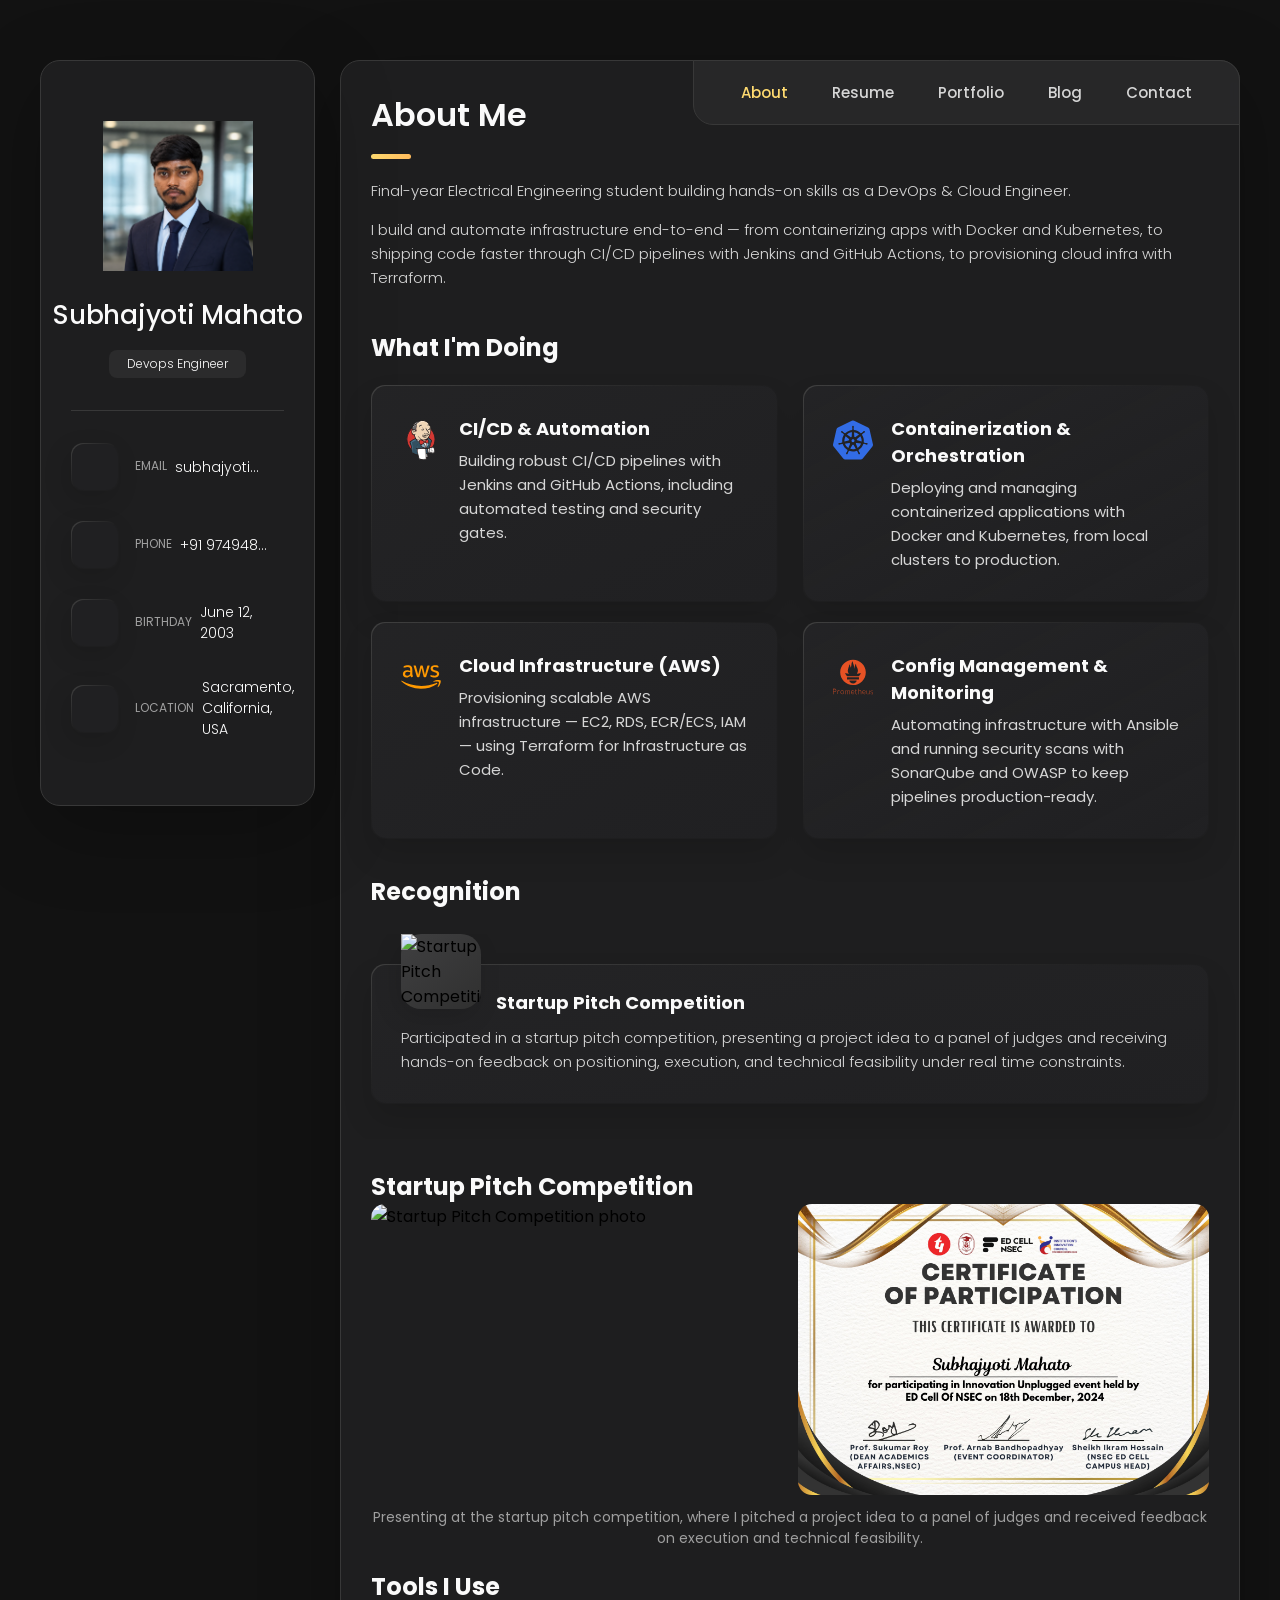
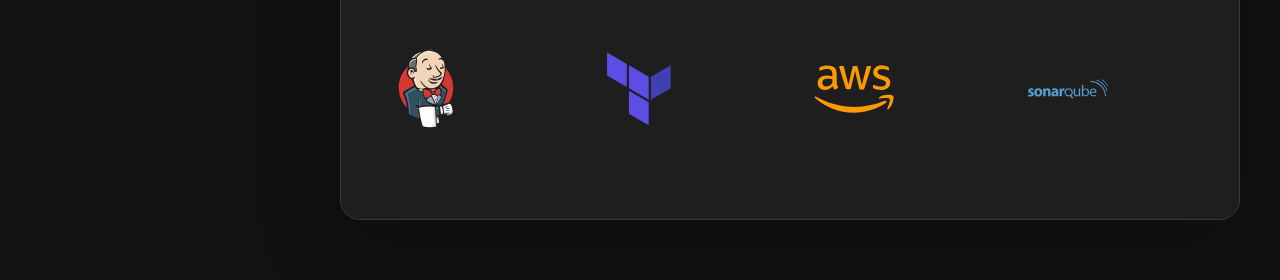
==== commit 8351de83: "update" ====
--- a/index.html
+++ b/index.html
@@ -42,7 +42,7 @@
       <div class="sidebar-info">
 
         <figure class="avatar-box">
-          <img src="./assets/images/my-avatar.png" alt="Subhajyoti Mahato" width="80">
+          <img src="./assets/images/DP.png" alt="Subhajyoti Mahato" width="80">
         </figure>
 
         <div class="info-content">
@@ -391,7 +391,7 @@
   <div class="pitch-photo-grid">
 
     <figure class="pitch-photo-box">
-      <img src="./assets/images/pitch-cert.jpg" alt="Startup Pitch Competition photo" loading="lazy">
+      <img src="./assets/images/pitch-photo.jpg" alt="Startup Pitch Competition photo" loading="lazy">
     </figure>
 
     <figure class="pitch-photo-box">
@@ -413,7 +413,7 @@
 
         <section class="clients">
 
-          <h3 class="h3 clients-title">Clients</h3>
+          <h3 class="h3 clients-title">Tools I Use</h3>
 
           <ul class="clients-list has-scrollbar">
 
@@ -431,25 +431,43 @@
 
             <li class="clients-item">
               <a href="#">
+                <img src="./assets/images/icon-aws.svg" alt="client logo">
+              </a>
+            </li>
+
+            <li class="clients-item">
+              <a href="#">
+                <img src="./assets/images/sonarqube.svg" alt="client logo">
+              </a>
+            </li>
+
+            <li class="clients-item">
+              <a href="#">
+                <img src="./assets/images/git.svg" alt="client logo">
+              </a>
+            </li>
+
+            <li class="clients-item">
+              <a href="#">
+                <img src="./assets/images/docker.svg" alt="client logo">
+              </a>
+            </li>
+
+            <li class="clients-item">
+              <a href="#">
+                <img src="./assets/images/ansible.svg" alt="client logo">
+              </a>
+            </li>
+
+            <li class="clients-item">
+              <a href="#">
+                <img src="./assets/images/grafana.svg" alt="client logo">
+              </a>
+            </li>
+
+            <li class="clients-item">
+              <a href="#">
                 <img src="./assets/images/gitlab.svg" alt="client logo">
-              </a>
-            </li>
-
-            <li class="clients-item">
-              <a href="#">
-                <img src="./assets/images/git.svg" alt="client logo">
-              </a>
-            </li>
-
-            <li class="clients-item">
-              <a href="#">
-                <img src="./assets/images/docker.svg" alt="client logo">
-              </a>
-            </li>
-
-            <li class="clients-item">
-              <a href="#">
-                <img src="./assets/images/ansible.svg" alt="client logo">
               </a>
             </li>
 
@@ -492,39 +510,12 @@
               <span>2023 — 2027</span>
 
               <p class="timeline-text">
-                Nemo enims ipsam voluptatem, blanditiis praesentium voluptum delenit atque corrupti, quos dolores et
-                quas molestias
+                B.Tech in Electrical Engineering, MAKAUT.  self-driven focus on DevOps and cloud infrastructure.
                 exceptur.
               </p>
 
             </li>
 
-            <li class="timeline-item">
-
-              <h4 class="h4 timeline-item-title">New york academy of art</h4>
-
-              <span>2006 — 2007</span>
-
-              <p class="timeline-text">
-                Ratione voluptatem sequi nesciunt, facere quisquams facere menda ossimus, omnis voluptas assumenda est
-                omnis..
-              </p>
-
-            </li>
-
-            <li class="timeline-item">
-
-              <h4 class="h4 timeline-item-title">High school of art and design</h4>
-
-              <span>2002 — 2004</span>
-
-              <p class="timeline-text">
-                Duis aute irure dolor in reprehenderit in voluptate, quila voluptas mag odit aut fugit, sed consequuntur
-                magni dolores
-                eos.
-              </p>
-
-            </li>
 
           </ol>
 
@@ -544,45 +535,31 @@
 
             <li class="timeline-item">
 
-              <h4 class="h4 timeline-item-title">Creative director</h4>
-
-              <span>2015 — Present</span>
+              <h4 class="h4 timeline-item-title">Full-Stack & DevOps Projects</h4>
+
+              <span>2025 — Present</span>
 
               <p class="timeline-text">
-                Nemo enim ipsam voluptatem blanditiis praesentium voluptum delenit atque corrupti, quos dolores et qvuas
-                molestias
-                exceptur.
+                Built and deployed a real-time MERN chat app on Kubernetes (3-tier architecture), a Jenkins 
+                CI/CD pipeline with SonarQube/OWASP scanning, and a Terraform + GitHub Actions pipeline
+                 for AWS EC2.
               </p>
 
             </li>
 
             <li class="timeline-item">
 
-              <h4 class="h4 timeline-item-title">Art director</h4>
-
-              <span>2013 — 2015</span>
+              <h4 class="h4 timeline-item-title">Self-Initiated Builds</h4>
+
+              <span>2024 — 2025</span>
 
               <p class="timeline-text">
-                Nemo enims ipsam voluptatem, blanditiis praesentium voluptum delenit atque corrupti, quos dolores et
-                quas molestias
-                exceptur.
+                Developed Django + React projects, Ansible automation for AWS EC2 worker nodes, and 
+                infrastructure-as-code deployments using S3 remote state and DynamoDB locking.
               </p>
 
             </li>
 
-            <li class="timeline-item">
-
-              <h4 class="h4 timeline-item-title">Web designer</h4>
-
-              <span>2010 — 2013</span>
-
-              <p class="timeline-text">
-                Nemo enims ipsam voluptatem, blanditiis praesentium voluptum delenit atque corrupti, quos dolores et
-                quas molestias
-                exceptur.
-              </p>
-
-            </li>
 
           </ol>
 
@@ -597,7 +574,20 @@
             <li class="skills-item">
 
               <div class="title-wrapper">
-                <h5 class="h5">Web design</h5>
+                <h5 class="h5">Docker & Kubernetes</h5>
+                <data value="85">85%</data>
+              </div>
+
+              <div class="skill-progress-bg">
+                <div class="skill-progress-fill" style="width: 85%;"></div>
+              </div>
+
+            </li>
+
+            <li class="skills-item">
+
+              <div class="title-wrapper">
+                <h5 class="h5">CI/CD (Jenkins, GitHub Actions)</h5>
                 <data value="80">80%</data>
               </div>
 
@@ -610,38 +600,25 @@
             <li class="skills-item">
 
               <div class="title-wrapper">
-                <h5 class="h5">Graphic design</h5>
+                <h5 class="h5">AWS Cloud (EC2, RDS, ECR/ECS/EKS, IAM)</h5>
+                <data value="75">75%</data>
+              </div>
+
+              <div class="skill-progress-bg">
+                <div class="skill-progress-fill" style="width: 75%;"></div>
+              </div>
+
+            </li>
+
+            <li class="skills-item">
+
+              <div class="title-wrapper">
+                <h5 class="h5">Terraform & Ansible</h5>
                 <data value="70">70%</data>
               </div>
 
               <div class="skill-progress-bg">
                 <div class="skill-progress-fill" style="width: 70%;"></div>
-              </div>
-
-            </li>
-
-            <li class="skills-item">
-
-              <div class="title-wrapper">
-                <h5 class="h5">Branding</h5>
-                <data value="90">90%</data>
-              </div>
-
-              <div class="skill-progress-bg">
-                <div class="skill-progress-fill" style="width: 90%;"></div>
-              </div>
-
-            </li>
-
-            <li class="skills-item">
-
-              <div class="title-wrapper">
-                <h5 class="h5">WordPress</h5>
-                <data value="50">50%</data>
-              </div>
-
-              <div class="skill-progress-bg">
-                <div class="skill-progress-fill" style="width: 50%;"></div>
               </div>
 
             </li>
--- a/assets/css/style.css
+++ b/assets/css/style.css
@@ -754,7 +754,7 @@
   transition: var(--transition-1);
 }
 
-.clients-item img:hover { /*filter: grayscale(0);*/ }
+.clients-item img:hover { filter: grayscale(0); }
 
 
 
@@ -2001,7 +2001,7 @@
 }
 
 .clients-item img:hover {
-  /*filter: grayscale(0) opacity(1);*/
+  filter: grayscale(0) opacity(1);
 }
 
 @keyframes scroll-left {
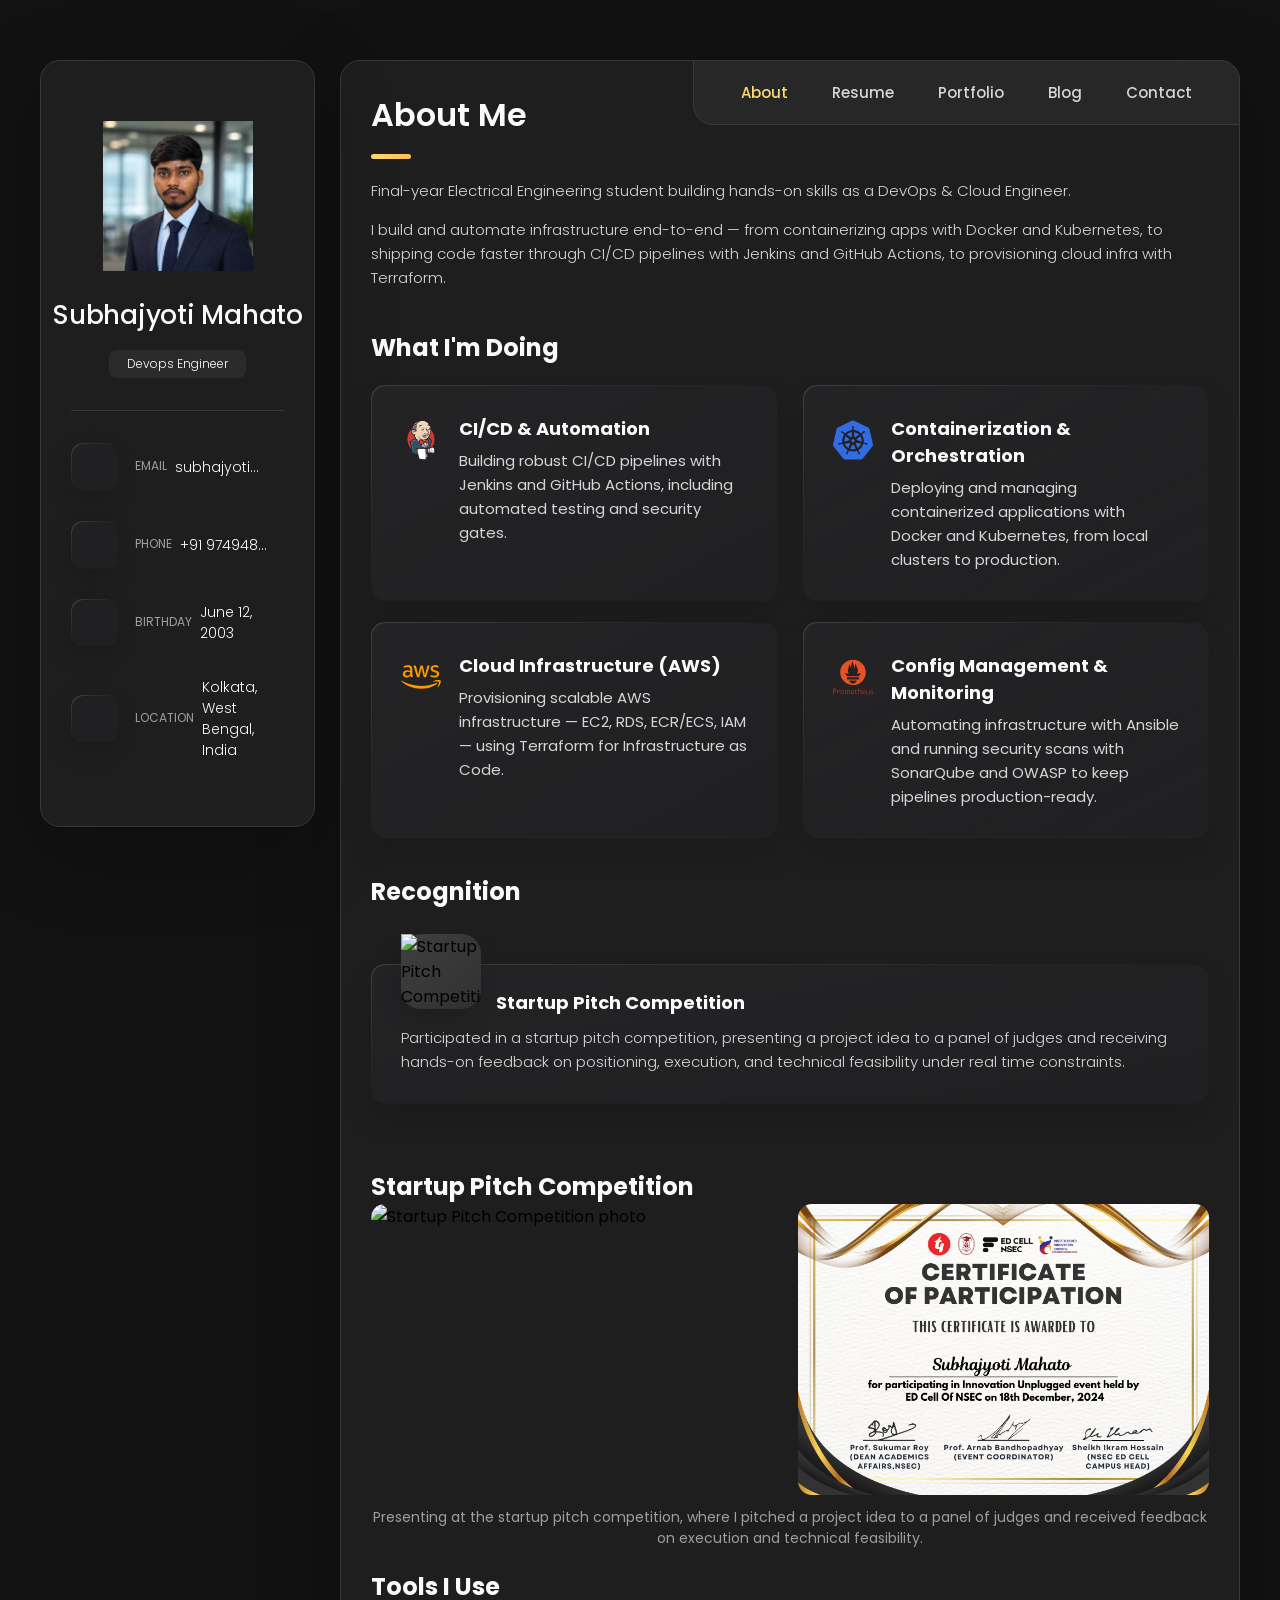
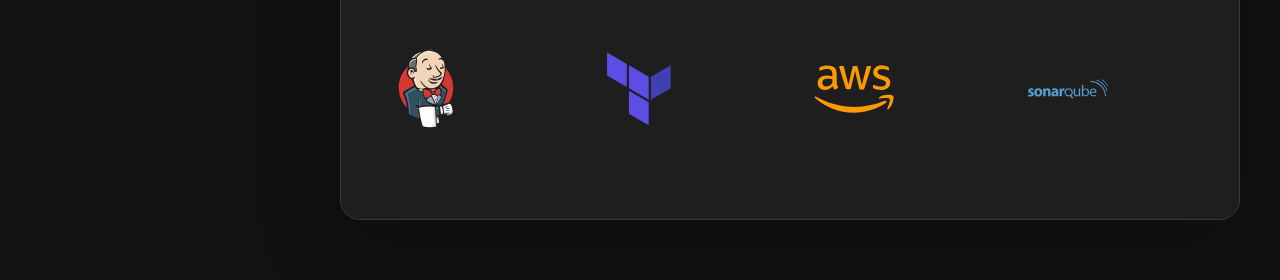
==== commit 35bb48cb: "update-2" ====
--- a/index.html
+++ b/index.html
@@ -124,7 +124,7 @@
             <div class="contact-info">
               <p class="contact-title">Location</p>
 
-              <address>Sacramento, California, USA</address>
+              <address>Kolkata, West Bengal, India</address>
             </div>
 
           </li>
@@ -136,20 +136,20 @@
         <ul class="social-list">
 
           <li class="social-item">
-            <a href="#" class="social-link">
-              <ion-icon name="logo-facebook"></ion-icon>
+            <a href="https://github.com/Subhajyotioo7" target="_blank" class="social-link">
+              <ion-icon name="logo-github"></ion-icon>
             </a>
           </li>
 
           <li class="social-item">
-            <a href="#" class="social-link">
-              <ion-icon name="logo-twitter"></ion-icon>
+            <a href="https://www.linkedin.com/in/subhajyoti-mahato-24a355325/" target="_blank" class="social-link">
+              <ion-icon name="logo-linkedin"></ion-icon>
             </a>
           </li>
 
           <li class="social-item">
-            <a href="#" class="social-link">
-              <ion-icon name="logo-instagram"></ion-icon>
+            <a href="https://x.com/your-x-username" target="_blank" class="social-link">
+              <ion-icon name="logo-twitter"></ion-icon>
             </a>
           </li>
 
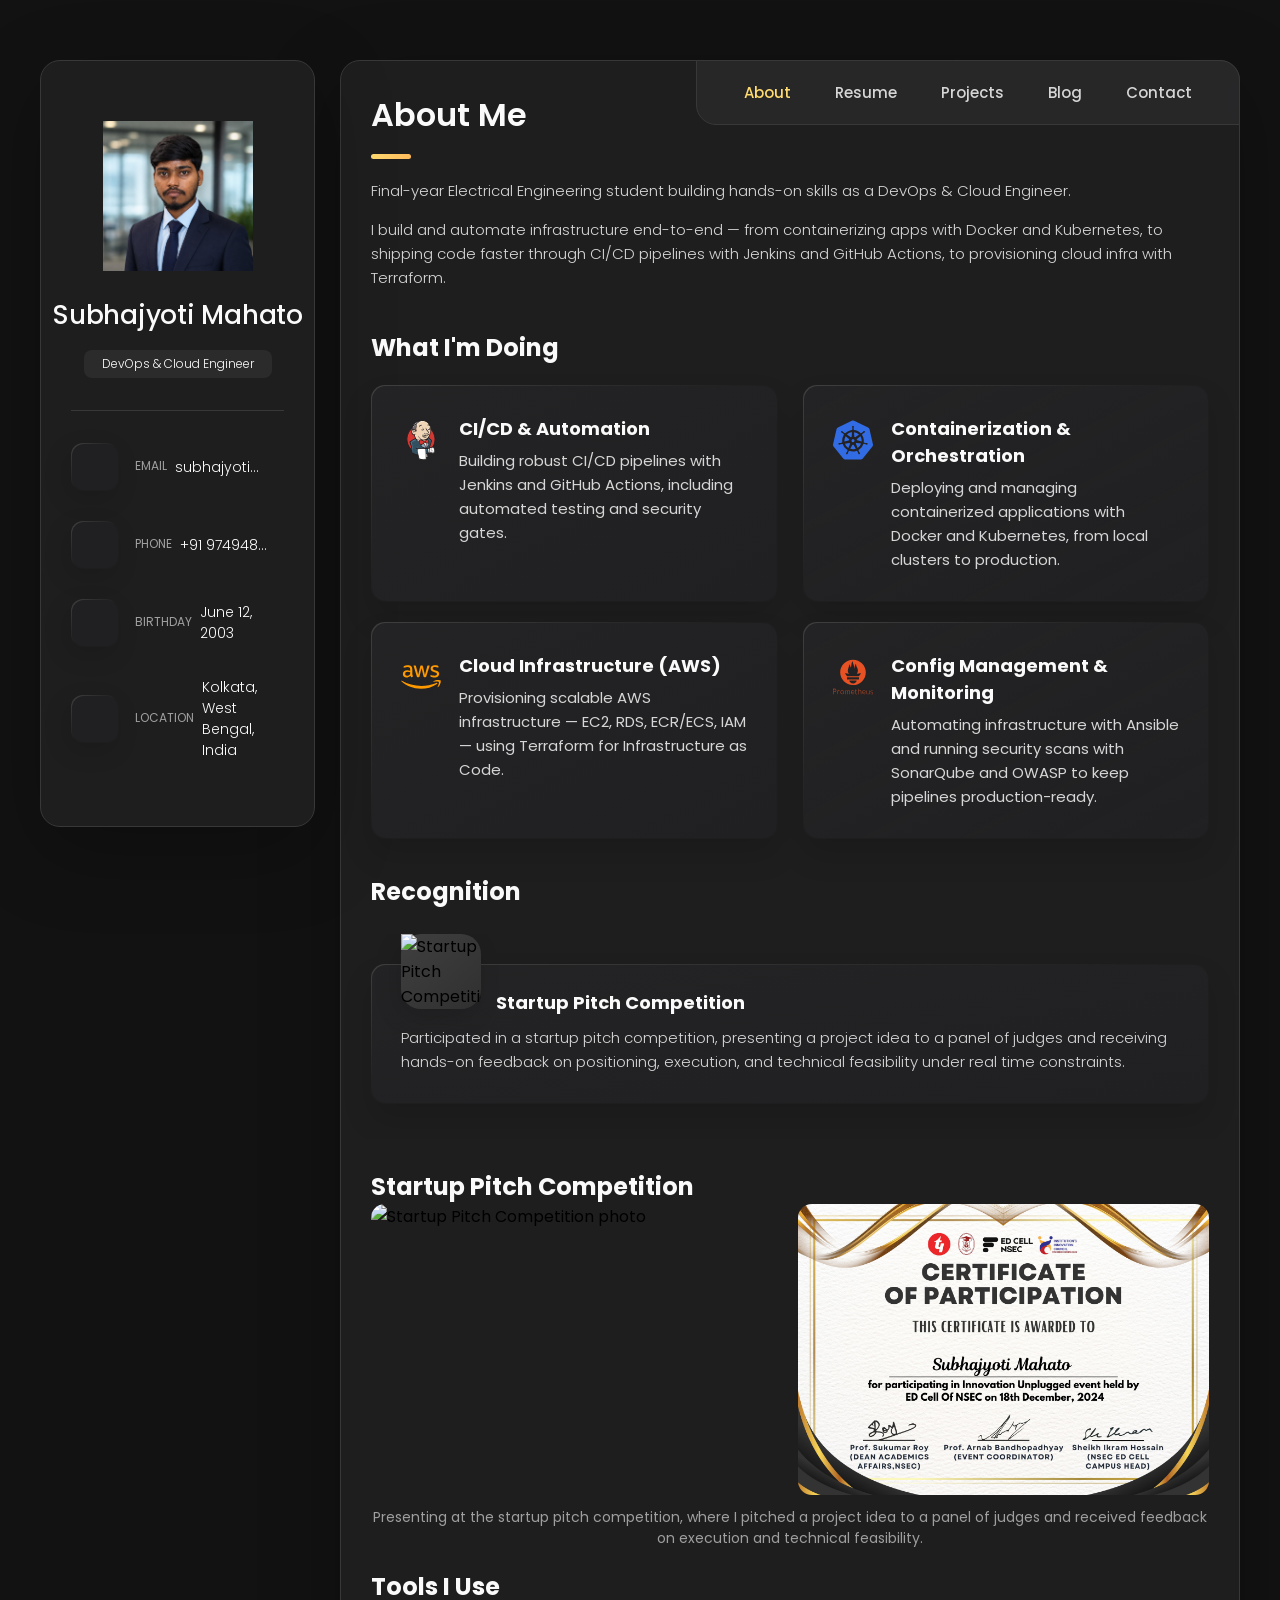
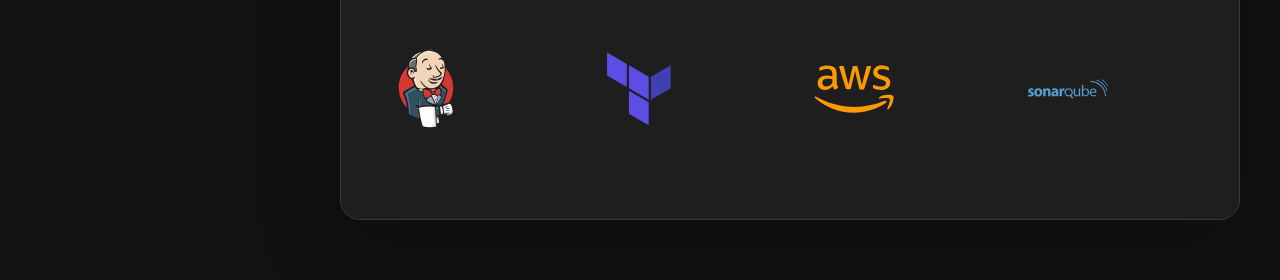
==== commit 8207fd18: "re deploy" ====
--- a/index.html
+++ b/index.html
@@ -10,7 +10,7 @@
   <!--
     - favicon
   -->
-  <link rel="shortcut icon" href="./assets/images/logo.ico" type="image/x-icon">
+  <link rel="shortcut icon" href="./assets/images/DP.png" type="image/x-icon">
 
   <!--
     - custom css link
@@ -48,7 +48,7 @@
         <div class="info-content">
           <h1 class="name" title="Subhajyoti Mahato">Subhajyoti Mahato</h1>
 
-          <p class="title">Devops Engineer</p>
+          <p class="title">DevOps & Cloud Engineer</p>
         </div>
 
         <button class="info_more-btn" data-sidebar-btn>
@@ -65,23 +65,23 @@
 
         <ul class="contacts-list">
 
-        <li class="contact-item">
-
-          <div class="icon-box">
-            <ion-icon name="mail-outline"></ion-icon>
-          </div>
-
-          <div class="contact-info">
-            <p class="contact-title">Email</p>
-
-            <a href="mailto:subhajyotimahatoofficial@gmail.com" class="contact-link">subhajyotimahatoofficial@gmail.com</a>
-
-            <button class="copy-btn" onclick="copyEmail(this)" aria-label="Copy email address">
-              <ion-icon name="copy-outline"></ion-icon>
-            </button>
-          </div>
-
-        </li>
+          <li class="contact-item">
+
+            <div class="icon-box">
+              <ion-icon name="mail-outline"></ion-icon>
+            </div>
+
+            <div class="contact-info">
+              <p class="contact-title">Email</p>
+
+              <a href="mailto:subhajyotimahatoofficial@gmail.com" class="contact-link">subhajyotimahatoofficial@gmail.com</a>
+
+              <button class="copy-btn" onclick="copyEmail(this)" aria-label="Copy email address">
+                <ion-icon name="copy-outline"></ion-icon>
+              </button>
+            </div>
+
+          </li>
 
           <li class="contact-item">
 
@@ -186,7 +186,7 @@
           </li>
 
           <li class="navbar-item">
-            <button class="navbar-link" data-nav-link>Portfolio</button>
+            <button class="navbar-link" data-nav-link>Projects</button>
           </li>
 
           <li class="navbar-item">
@@ -232,179 +232,179 @@
           - service
         -->
 
-<section class="service">
-
-  <h3 class="h3 service-title">What i'm doing</h3>
-
-  <ul class="service-list">
-
-    <li class="service-item">
-
-      <div class="service-icon-box">
-        <img src="./assets/images/icon-cicd.svg" alt="CI/CD icon" width="40">
-      </div>
-
-      <div class="service-content-box">
-        <h4 class="h4 service-item-title">CI/CD & Automation</h4>
-
-        <p class="service-item-text">
-          Building robust CI/CD pipelines with Jenkins and GitHub Actions, including automated testing and security gates.
-        </p>
-      </div>
-
-    </li>
-
-    <li class="service-item">
-
-      <div class="service-icon-box">
-        <img src="./assets/images/icon-docker.svg" alt="Docker and Kubernetes icon" width="40">
-      </div>
-
-      <div class="service-content-box">
-        <h4 class="h4 service-item-title">Containerization & Orchestration</h4>
-
-        <p class="service-item-text">
-          Deploying and managing containerized applications with Docker and Kubernetes, from local clusters to production.
-        </p>
-      </div>
-
-    </li>
-
-    <li class="service-item">
-
-      <div class="service-icon-box">
-        <img src="./assets/images/icon-aws.svg" alt="AWS cloud icon" width="40">
-      </div>
-
-      <div class="service-content-box">
-        <h4 class="h4 service-item-title">Cloud Infrastructure (AWS)</h4>
-
-        <p class="service-item-text">
-          Provisioning scalable AWS infrastructure — EC2, RDS, ECR/ECS, IAM — using Terraform for Infrastructure as Code.
-        </p>
-      </div>
-
-    </li>
-
-    <li class="service-item">
-
-      <div class="service-icon-box">
-        <img src="./assets/images/icon-ansible.svg" alt="Ansible automation icon" width="40">
-      </div>
-
-      <div class="service-content-box">
-        <h4 class="h4 service-item-title">Config Management & Monitoring</h4>
-
-        <p class="service-item-text">
-          Automating infrastructure with Ansible and running security scans with SonarQube and OWASP to keep pipelines production-ready.
-        </p>
-      </div>
-
-    </li>
-
-  </ul>
-
-</section>
+        <section class="service">
+
+          <h3 class="h3 service-title">What i'm doing</h3>
+
+          <ul class="service-list">
+
+            <li class="service-item">
+
+              <div class="service-icon-box">
+                <img src="./assets/images/icon-cicd.svg" alt="CI/CD icon" width="40">
+              </div>
+
+              <div class="service-content-box">
+                <h4 class="h4 service-item-title">CI/CD & Automation</h4>
+
+                <p class="service-item-text">
+                  Building robust CI/CD pipelines with Jenkins and GitHub Actions, including automated testing and security gates.
+                </p>
+              </div>
+
+            </li>
+
+            <li class="service-item">
+
+              <div class="service-icon-box">
+                <img src="./assets/images/icon-docker.svg" alt="Docker and Kubernetes icon" width="40">
+              </div>
+
+              <div class="service-content-box">
+                <h4 class="h4 service-item-title">Containerization & Orchestration</h4>
+
+                <p class="service-item-text">
+                  Deploying and managing containerized applications with Docker and Kubernetes, from local clusters to production.
+                </p>
+              </div>
+
+            </li>
+
+            <li class="service-item">
+
+              <div class="service-icon-box">
+                <img src="./assets/images/icon-aws.svg" alt="AWS cloud icon" width="40">
+              </div>
+
+              <div class="service-content-box">
+                <h4 class="h4 service-item-title">Cloud Infrastructure (AWS)</h4>
+
+                <p class="service-item-text">
+                  Provisioning scalable AWS infrastructure — EC2, RDS, ECR/ECS, IAM — using Terraform for Infrastructure as Code.
+                </p>
+              </div>
+
+            </li>
+
+            <li class="service-item">
+
+              <div class="service-icon-box">
+                <img src="./assets/images/icon-ansible.svg" alt="Ansible automation icon" width="40">
+              </div>
+
+              <div class="service-content-box">
+                <h4 class="h4 service-item-title">Config Management & Monitoring</h4>
+
+                <p class="service-item-text">
+                  Automating infrastructure with Ansible and running security scans with SonarQube and OWASP to keep pipelines production-ready.
+                </p>
+              </div>
+
+            </li>
+
+          </ul>
+
+        </section>
 
 
         <!--
           - testimonials
         -->
 
-<section class="testimonials">
-
-  <h3 class="h3 testimonials-title">Recognition</h3>
-
-  <ul class="testimonials-list has-scrollbar">
-
-    <li class="testimonials-item">
-      <div class="content-card" data-testimonials-item>
-
-        <figure class="testimonials-avatar-box">
-          <img src="./assets/images/pitch-cert.jpg" alt="Startup Pitch Competition" width="60" data-testimonials-avatar>
-        </figure>
-
-        <h4 class="h4 testimonials-item-title" data-testimonials-title>Startup Pitch Competition</h4>
-
-        <div class="testimonials-text" data-testimonials-text>
-          <p>
-            Participated in a startup pitch competition, presenting a project idea to a panel of judges and receiving hands-on feedback on positioning, execution, and technical feasibility under real time constraints.
-          </p>
+        <section class="testimonials">
+
+          <h3 class="h3 testimonials-title">Recognition</h3>
+
+          <ul class="testimonials-list has-scrollbar">
+
+            <li class="testimonials-item">
+              <div class="content-card" data-testimonials-item>
+
+                <figure class="testimonials-avatar-box">
+                  <img src="./assets/images/pitch-cert.jpg" alt="Startup Pitch Competition" width="60" data-testimonials-avatar>
+                </figure>
+
+                <h4 class="h4 testimonials-item-title" data-testimonials-title>Startup Pitch Competition</h4>
+
+                <div class="testimonials-text" data-testimonials-text>
+                  <p>
+                    Participated in a startup pitch competition, presenting a project idea to a panel of judges and receiving hands-on feedback on positioning, execution, and technical feasibility under real time constraints.
+                  </p>
+                </div>
+
+              </div>
+            </li>
+
+          </ul>
+
+        </section>
+
+
+        <!--
+          - testimonials modal
+        -->
+
+        <div class="modal-container" data-modal-container>
+
+          <div class="overlay" data-overlay></div>
+
+          <section class="testimonials-modal">
+
+            <button class="modal-close-btn" data-modal-close-btn>
+              <ion-icon name="close-outline"></ion-icon>
+            </button>
+
+            <div class="modal-img-wrapper">
+              <figure class="modal-avatar-box">
+                <img src="./assets/images/certificate.jpg" alt="Startup Pitch Competition" width="80" data-modal-img>
+              </figure>
+
+              <img src="./assets/images/icon-quote.svg" alt="quote icon">
+            </div>
+
+            <div class="modal-content">
+
+              <h4 class="h3 modal-title" data-modal-title>Startup Pitch Competition</h4>
+
+              <time datetime="2026-08-15">2026</time>
+
+              <div data-modal-text>
+                <p>
+                  Participated in a startup pitch competition, presenting a project idea to a panel of judges and receiving hands-on feedback on positioning, execution, and technical feasibility under real time constraints.
+                </p>
+              </div>
+
+            </div>
+
+          </section>
+
         </div>
 
-      </div>
-    </li>
-
-  </ul>
-
-</section>
-
-
-<!--
-  - testimonials modal
--->
-
-<div class="modal-container" data-modal-container>
-
-  <div class="overlay" data-overlay></div>
-
-  <section class="testimonials-modal">
-
-    <button class="modal-close-btn" data-modal-close-btn>
-      <ion-icon name="close-outline"></ion-icon>
-    </button>
-
-    <div class="modal-img-wrapper">
-      <figure class="modal-avatar-box">
-        <img src="./assets/images/certificate.jpg" alt="Startup Pitch Competition" width="80" data-modal-img>
-      </figure>
-
-      <img src="./assets/images/icon-quote.svg" alt="quote icon">
-    </div>
-
-    <div class="modal-content">
-
-      <h4 class="h3 modal-title" data-modal-title>Startup Pitch Competition</h4>
-
-      <time datetime="2026-08-15">2026</time>
-
-      <div data-modal-text>
-        <p>
-          Participated in a startup pitch competition, presenting a project idea to a panel of judges and receiving hands-on feedback on positioning, execution, and technical feasibility under real time constraints.
-        </p>
-      </div>
-
-    </div>
-
-  </section>
-
-</div>
-
-<!--
+        <!--
           - poto section
         -->
 
-<section class="pitch-photo">
-
-  <h3 class="h3 pitch-photo-title">Startup Pitch Competition</h3>
-
-  <div class="pitch-photo-grid">
-
-    <figure class="pitch-photo-box">
-      <img src="./assets/images/pitch-photo.jpg" alt="Startup Pitch Competition photo" loading="lazy">
-    </figure>
-
-    <figure class="pitch-photo-box">
-      <img src="./assets/images/certificate.jpg" alt="Startup Pitch Competition certificate" loading="lazy">
-    </figure>
-
-  </div>
-
-  <p class="pitch-photo-text">
-    Presenting at the startup pitch competition, where I pitched a project idea to a panel of judges and received feedback on execution and technical feasibility.
-  </p>
-
-</section>
+        <section class="pitch-photo">
+
+          <h3 class="h3 pitch-photo-title">Startup Pitch Competition</h3>
+
+          <div class="pitch-photo-grid">
+
+            <figure class="pitch-photo-box">
+              <img src="./assets/images/pitch-photo.jpg" alt="Startup Pitch Competition photo" loading="lazy">
+            </figure>
+
+            <figure class="pitch-photo-box">
+              <img src="./assets/images/certificate.jpg" alt="Startup Pitch Competition certificate" loading="lazy">
+            </figure>
+
+          </div>
+
+          <p class="pitch-photo-text">
+            Presenting at the startup pitch competition, where I pitched a project idea to a panel of judges and received feedback on execution and technical feasibility.
+          </p>
+
+        </section>
 
 
         <!--
@@ -634,13 +634,13 @@
 
 
       <!--
-        - #PORTFOLIO
+        - #projects Section
       -->
 
-      <article class="portfolio" data-page="portfolio">
+      <article class="projects" data-page="projects">
 
         <header>
-          <h2 class="h2 article-title">Portfolio</h2>
+          <h2 class="h2 article-title">Projects</h2>
         </header>
 
         <section class="projects">
@@ -652,15 +652,15 @@
             </li>
 
             <li class="filter-item">
-              <button data-filter-btn>Web design</button>
+              <button data-filter-btn>CI/CD</button>
             </li>
 
             <li class="filter-item">
-              <button data-filter-btn>Applications</button>
+              <button data-filter-btn>Cloud & Infra</button>
             </li>
 
             <li class="filter-item">
-              <button data-filter-btn>Web development</button>
+              <button data-filter-btn>Containers</button>
             </li>
 
           </ul>
@@ -684,15 +684,15 @@
               </li>
 
               <li class="select-item">
-                <button data-select-item>Web design</button>
+                <button data-select-item>CI/CD</button>
               </li>
 
               <li class="select-item">
-                <button data-select-item>Applications</button>
+                <button data-select-item>Cloud & Infra</button>
               </li>
 
               <li class="select-item">
-                <button data-select-item>Web development</button>
+                <button data-select-item>Containers</button>
               </li>
 
             </ul>
@@ -701,177 +701,62 @@
 
           <ul class="project-list">
 
-            <li class="project-item  active" data-filter-item data-category="web development">
-              <a href="#">
+            <li class="project-item active" data-filter-item data-category="containers">
+              <div class="project-card"
+                  data-modal-trigger
+                  data-title="Full-Stack Chat App"
+                  data-desc="A real-time chat application built with the MERN stack, deployed on Kubernetes using kind. Features live messaging, authentication, and containerized microservices architecture."
+                  data-github="https://github.com/Subhajyotioo7/full-stack_chatApp"
+                  data-live="https://full-stack-chat-app-xi.vercel.app/">
 
                 <figure class="project-img">
                   <div class="project-item-icon-box">
-                    <ion-icon name="eye-outline"></ion-icon>
+                    <a href="https://full-stack-chat-app-xi.vercel.app/" target="_blank" rel="noopener noreferrer" title="Live Demo">
+                      <ion-icon name="eye-outline"></ion-icon>
+                    </a>
+                    <a href="https://github.com/Subhajyotioo7/full-stack_chatApp" target="_blank" rel="noopener noreferrer" title="GitHub Repo">
+                      <ion-icon name="logo-github"></ion-icon>
+                    </a>
                   </div>
 
-                  <img src="./assets/images/project-1.jpg" alt="finance" loading="lazy">
+                  <img src="./assets/images/project-1-chat.png" alt="full-stack chat app" loading="lazy">
                 </figure>
 
-                <h3 class="project-title">Finance</h3>
-
-                <p class="project-category">Web development</p>
-
-              </a>
-            </li>
-
-            <li class="project-item  active" data-filter-item data-category="web development">
-              <a href="#">
-
-                <figure class="project-img">
-                  <div class="project-item-icon-box">
-                    <ion-icon name="eye-outline"></ion-icon>
-                  </div>
-
-                  <img src="./assets/images/project-2.png" alt="orizon" loading="lazy">
-                </figure>
-
-                <h3 class="project-title">Orizon</h3>
-
-                <p class="project-category">Web development</p>
-
-              </a>
-            </li>
-
-            <li class="project-item  active" data-filter-item data-category="web design">
-              <a href="#">
-
-                <figure class="project-img">
-                  <div class="project-item-icon-box">
-                    <ion-icon name="eye-outline"></ion-icon>
-                  </div>
-
-                  <img src="./assets/images/project-3.jpg" alt="fundo" loading="lazy">
-                </figure>
-
-                <h3 class="project-title">Fundo</h3>
-
-                <p class="project-category">Web design</p>
-
-              </a>
-            </li>
-
-            <li class="project-item  active" data-filter-item data-category="applications">
-              <a href="#">
-
-                <figure class="project-img">
-                  <div class="project-item-icon-box">
-                    <ion-icon name="eye-outline"></ion-icon>
-                  </div>
-
-                  <img src="./assets/images/project-4.png" alt="brawlhalla" loading="lazy">
-                </figure>
-
-                <h3 class="project-title">Brawlhalla</h3>
-
-                <p class="project-category">Applications</p>
-
-              </a>
-            </li>
-
-            <li class="project-item  active" data-filter-item data-category="web design">
-              <a href="#">
-
-                <figure class="project-img">
-                  <div class="project-item-icon-box">
-                    <ion-icon name="eye-outline"></ion-icon>
-                  </div>
-
-                  <img src="./assets/images/project-5.png" alt="dsm." loading="lazy">
-                </figure>
-
-                <h3 class="project-title">DSM.</h3>
-
-                <p class="project-category">Web design</p>
-
-              </a>
-            </li>
-
-            <li class="project-item  active" data-filter-item data-category="web design">
-              <a href="#">
-
-                <figure class="project-img">
-                  <div class="project-item-icon-box">
-                    <ion-icon name="eye-outline"></ion-icon>
-                  </div>
-
-                  <img src="./assets/images/project-6.png" alt="metaspark" loading="lazy">
-                </figure>
-
-                <h3 class="project-title">MetaSpark</h3>
-
-                <p class="project-category">Web design</p>
-
-              </a>
-            </li>
-
-            <li class="project-item  active" data-filter-item data-category="web development">
-              <a href="#">
-
-                <figure class="project-img">
-                  <div class="project-item-icon-box">
-                    <ion-icon name="eye-outline"></ion-icon>
-                  </div>
-
-                  <img src="./assets/images/project-7.png" alt="summary" loading="lazy">
-                </figure>
-
-                <h3 class="project-title">Summary</h3>
-
-                <p class="project-category">Web development</p>
-
-              </a>
-            </li>
-
-            <li class="project-item  active" data-filter-item data-category="applications">
-              <a href="#">
-
-                <figure class="project-img">
-                  <div class="project-item-icon-box">
-                    <ion-icon name="eye-outline"></ion-icon>
-                  </div>
-
-                  <img src="./assets/images/project-8.jpg" alt="task manager" loading="lazy">
-                </figure>
-
-                <h3 class="project-title">Task Manager</h3>
-
-                <p class="project-category">Applications</p>
-
-              </a>
-            </li>
-
-            <li class="project-item  active" data-filter-item data-category="web development">
-              <a href="#">
-
-                <figure class="project-img">
-                  <div class="project-item-icon-box">
-                    <ion-icon name="eye-outline"></ion-icon>
-                  </div>
-
-                  <img src="./assets/images/project-9.png" alt="arrival" loading="lazy">
-                </figure>
-
-                <h3 class="project-title">Arrival</h3>
-
-                <p class="project-category">Web development</p>
-
-              </a>
+                <h3 class="project-title">Full-Stack Chat App</h3>
+                <p class="project-category">Containers</p>
+
+              </div>
             </li>
 
           </ul>
 
+          <!-- Modal (place once, outside the project-list, near end of body) -->
+          <div class="project-modal" data-project-modal>
+            <div class="project-modal-overlay" data-modal-close></div>
+            <div class="project-modal-content">
+              <button class="project-modal-close" data-modal-close>
+                <ion-icon name="close-outline"></ion-icon>
+              </button>
+
+              <h3 class="project-modal-title" data-modal-title>Title</h3>
+              <p class="project-modal-desc" data-modal-desc>Description</p>
+
+              <div class="project-modal-links">
+                <a href="#" class="modal-btn github-btn" data-modal-github target="_blank" rel="noopener noreferrer">
+                  <ion-icon name="logo-github"></ion-icon>
+                  <span>GitHub</span>
+                </a>
+                <a href="#" class="modal-btn live-btn" data-modal-live target="_blank" rel="noopener noreferrer">
+                  <ion-icon name="open-outline"></ion-icon>
+                  <span>Live Demo</span>
+                </a>
+              </div>
+            </div>
+          </div>
+
         </section>
 
       </article>
-
-
-
-
 
       <!--
         - #BLOG
@@ -887,27 +772,28 @@
 
           <ul class="blog-posts-list">
 
+
             <li class="blog-post-item">
-              <a href="#">
+              <a href="https://blog-pci-dss-cicd-pipeline.blogspot.com/" target="_blank" rel="noopener noreferrer">
 
                 <figure class="blog-banner-box">
-                  <img src="./assets/images/blog-1.jpg" alt="Design conferences in 2022" loading="lazy">
+                  <img src="./assets/images/blog-1.jpg" alt="Building a PCI-DSS Compliant CI/CD Pipeline" loading="lazy">
                 </figure>
 
                 <div class="blog-content">
 
                   <div class="blog-meta">
-                    <p class="blog-category">Design</p>
+                    <p class="blog-category">DevOps</p>
 
                     <span class="dot"></span>
 
-                    <time datetime="2022-02-23">Fab 23, 2022</time>
+                    <time datetime="2026-08-17">Aug 17, 2026</time>
                   </div>
 
-                  <h3 class="h3 blog-item-title">Design conferences in 2022</h3>
+                  <h3 class="h3 blog-item-title">Building a PCI-DSS Compliant CI/CD Pipeline</h3>
 
                   <p class="blog-text">
-                    Veritatis et quasi architecto beatae vitae dicta sunt, explicabo.
+                    Designing a production-grade CI/CD pipeline with blue-green deployments, SAST/DAST gates, and RBI/PCI-DSS compliance mapping for a fintech banking system.
                   </p>
 
                 </div>
@@ -915,145 +801,6 @@
               </a>
             </li>
 
-            <li class="blog-post-item">
-              <a href="#">
-
-                <figure class="blog-banner-box">
-                  <img src="./assets/images/blog-2.jpg" alt="Best fonts every designer" loading="lazy">
-                </figure>
-
-                <div class="blog-content">
-
-                  <div class="blog-meta">
-                    <p class="blog-category">Design</p>
-
-                    <span class="dot"></span>
-
-                    <time datetime="2022-02-23">Fab 23, 2022</time>
-                  </div>
-
-                  <h3 class="h3 blog-item-title">Best fonts every designer</h3>
-
-                  <p class="blog-text">
-                    Sed ut perspiciatis, nam libero tempore, cum soluta nobis est eligendi.
-                  </p>
-
-                </div>
-
-              </a>
-            </li>
-
-            <li class="blog-post-item">
-              <a href="#">
-
-                <figure class="blog-banner-box">
-                  <img src="./assets/images/blog-3.jpg" alt="Design digest #80" loading="lazy">
-                </figure>
-
-                <div class="blog-content">
-
-                  <div class="blog-meta">
-                    <p class="blog-category">Design</p>
-
-                    <span class="dot"></span>
-
-                    <time datetime="2022-02-23">Fab 23, 2022</time>
-                  </div>
-
-                  <h3 class="h3 blog-item-title">Design digest #80</h3>
-
-                  <p class="blog-text">
-                    Excepteur sint occaecat cupidatat no proident, quis nostrum exercitationem ullam corporis suscipit.
-                  </p>
-
-                </div>
-
-              </a>
-            </li>
-
-            <li class="blog-post-item">
-              <a href="#">
-
-                <figure class="blog-banner-box">
-                  <img src="./assets/images/blog-4.jpg" alt="UI interactions of the week" loading="lazy">
-                </figure>
-
-                <div class="blog-content">
-
-                  <div class="blog-meta">
-                    <p class="blog-category">Design</p>
-
-                    <span class="dot"></span>
-
-                    <time datetime="2022-02-23">Fab 23, 2022</time>
-                  </div>
-
-                  <h3 class="h3 blog-item-title">UI interactions of the week</h3>
-
-                  <p class="blog-text">
-                    Enim ad minim veniam, consectetur adipiscing elit, quis nostrud exercitation ullamco laboris nisi.
-                  </p>
-
-                </div>
-
-              </a>
-            </li>
-
-            <li class="blog-post-item">
-              <a href="#">
-
-                <figure class="blog-banner-box">
-                  <img src="./assets/images/blog-5.jpg" alt="The forgotten art of spacing" loading="lazy">
-                </figure>
-
-                <div class="blog-content">
-
-                  <div class="blog-meta">
-                    <p class="blog-category">Design</p>
-
-                    <span class="dot"></span>
-
-                    <time datetime="2022-02-23">Fab 23, 2022</time>
-                  </div>
-
-                  <h3 class="h3 blog-item-title">The forgotten art of spacing</h3>
-
-                  <p class="blog-text">
-                    Maxime placeat, sed do eiusmod tempor incididunt ut labore et dolore magna aliqua.
-                  </p>
-
-                </div>
-
-              </a>
-            </li>
-
-            <li class="blog-post-item">
-              <a href="#">
-
-                <figure class="blog-banner-box">
-                  <img src="./assets/images/blog-6.jpg" alt="Design digest #79" loading="lazy">
-                </figure>
-
-                <div class="blog-content">
-
-                  <div class="blog-meta">
-                    <p class="blog-category">Design</p>
-
-                    <span class="dot"></span>
-
-                    <time datetime="2022-02-23">Fab 23, 2022</time>
-                  </div>
-
-                  <h3 class="h3 blog-item-title">Design digest #79</h3>
-
-                  <p class="blog-text">
-                    Optio cumque nihil impedit uo minus quod maxime placeat, velit esse cillum.
-                  </p>
-
-                </div>
-
-              </a>
-            </li>
 
           </ul>
 
@@ -1075,13 +822,6 @@
           <h2 class="h2 article-title">Contact</h2>
         </header>
 
-        <section class="mapbox" data-mapbox>
-          <figure>
-            <iframe
-              src="https://www.google.com/maps/embed?pb=!1m18!1m12!1m3!1d199666.5651251294!2d-121.58334177520186!3d38.56165006739519!2m3!1f0!2f0!3f0!3m2!1i1024!2i768!4f13.1!3m3!1m2!1s0x809ac672b28397f9%3A0x921f6aaa74197fdb!2sSacramento%2C%20CA%2C%20USA!5e0!3m2!1sen!2sbd!4v1647608789441!5m2!1sen!2sbd"
-              width="400" height="300" loading="lazy"></iframe>
-          </figure>
-        </section>
 
         <section class="contact-form">
 
@@ -1103,6 +843,7 @@
             </button>
 
           </form>
+
 
         </section>
 
